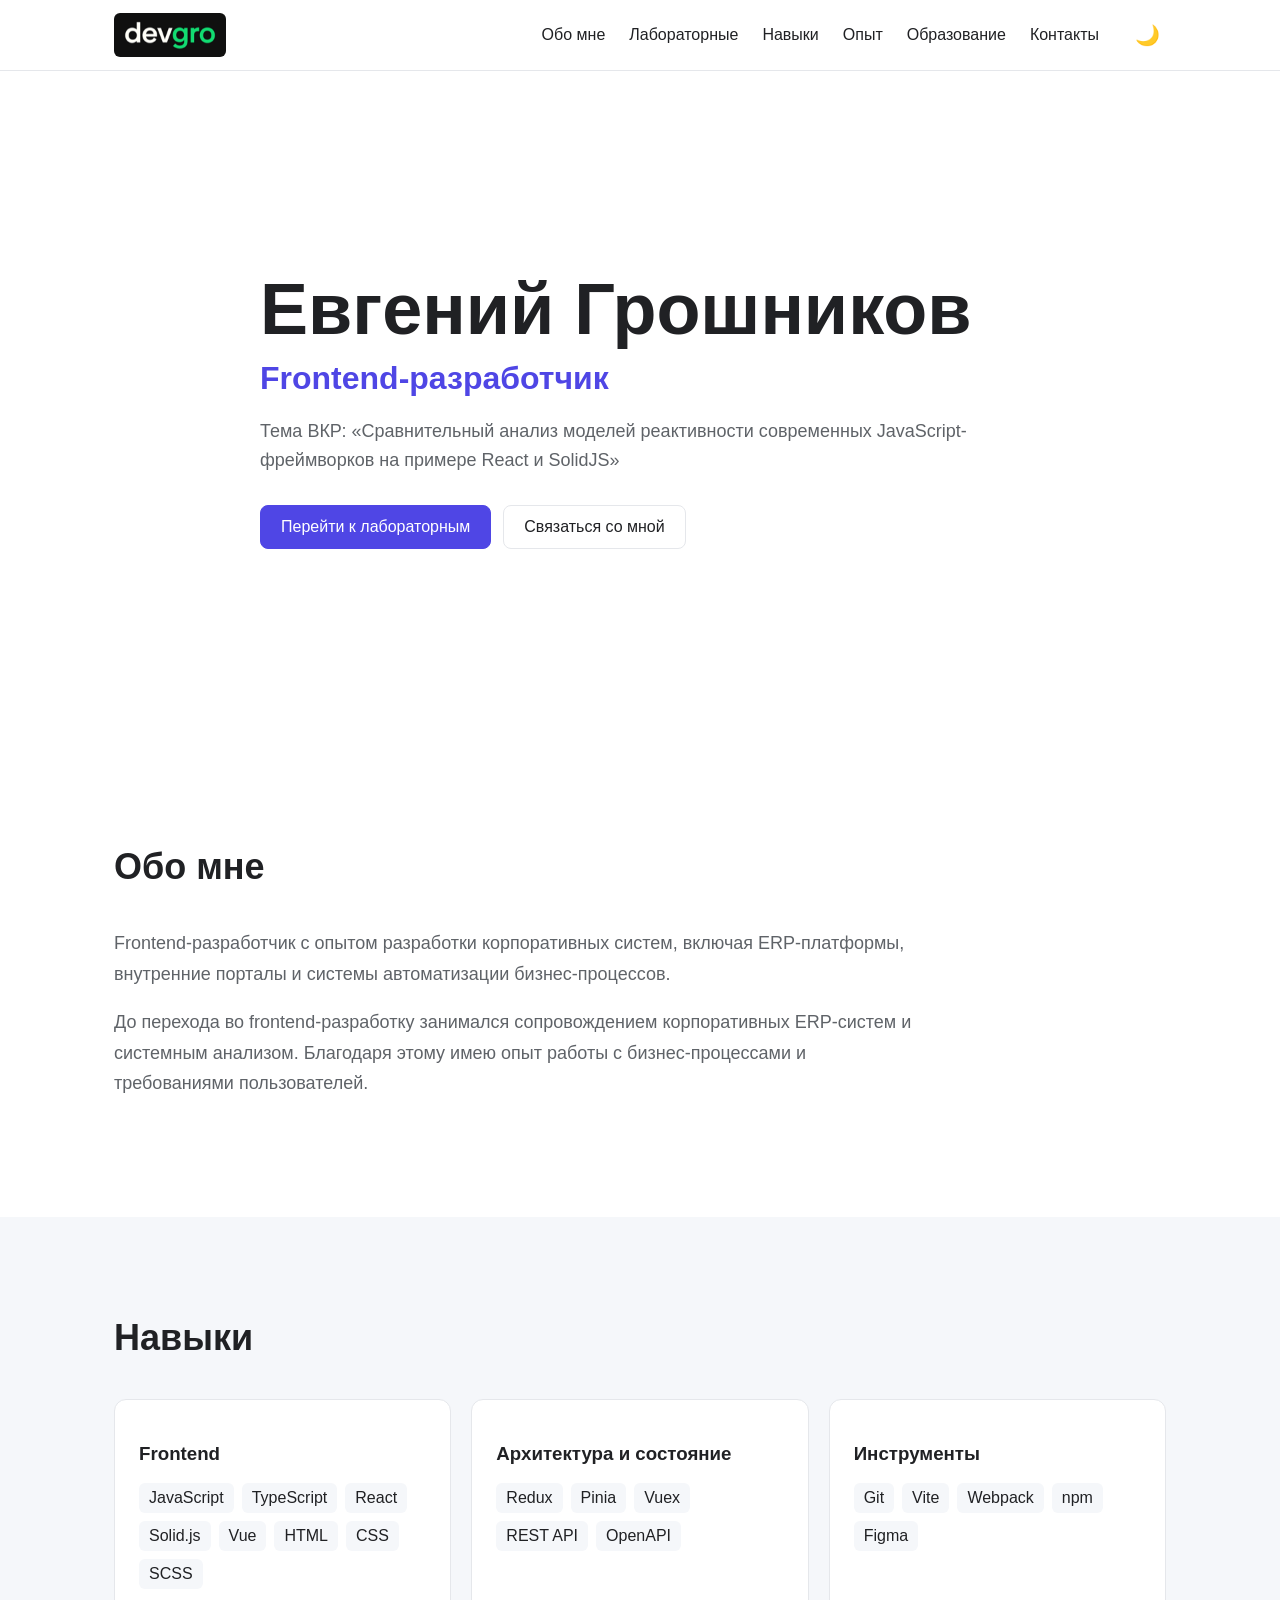
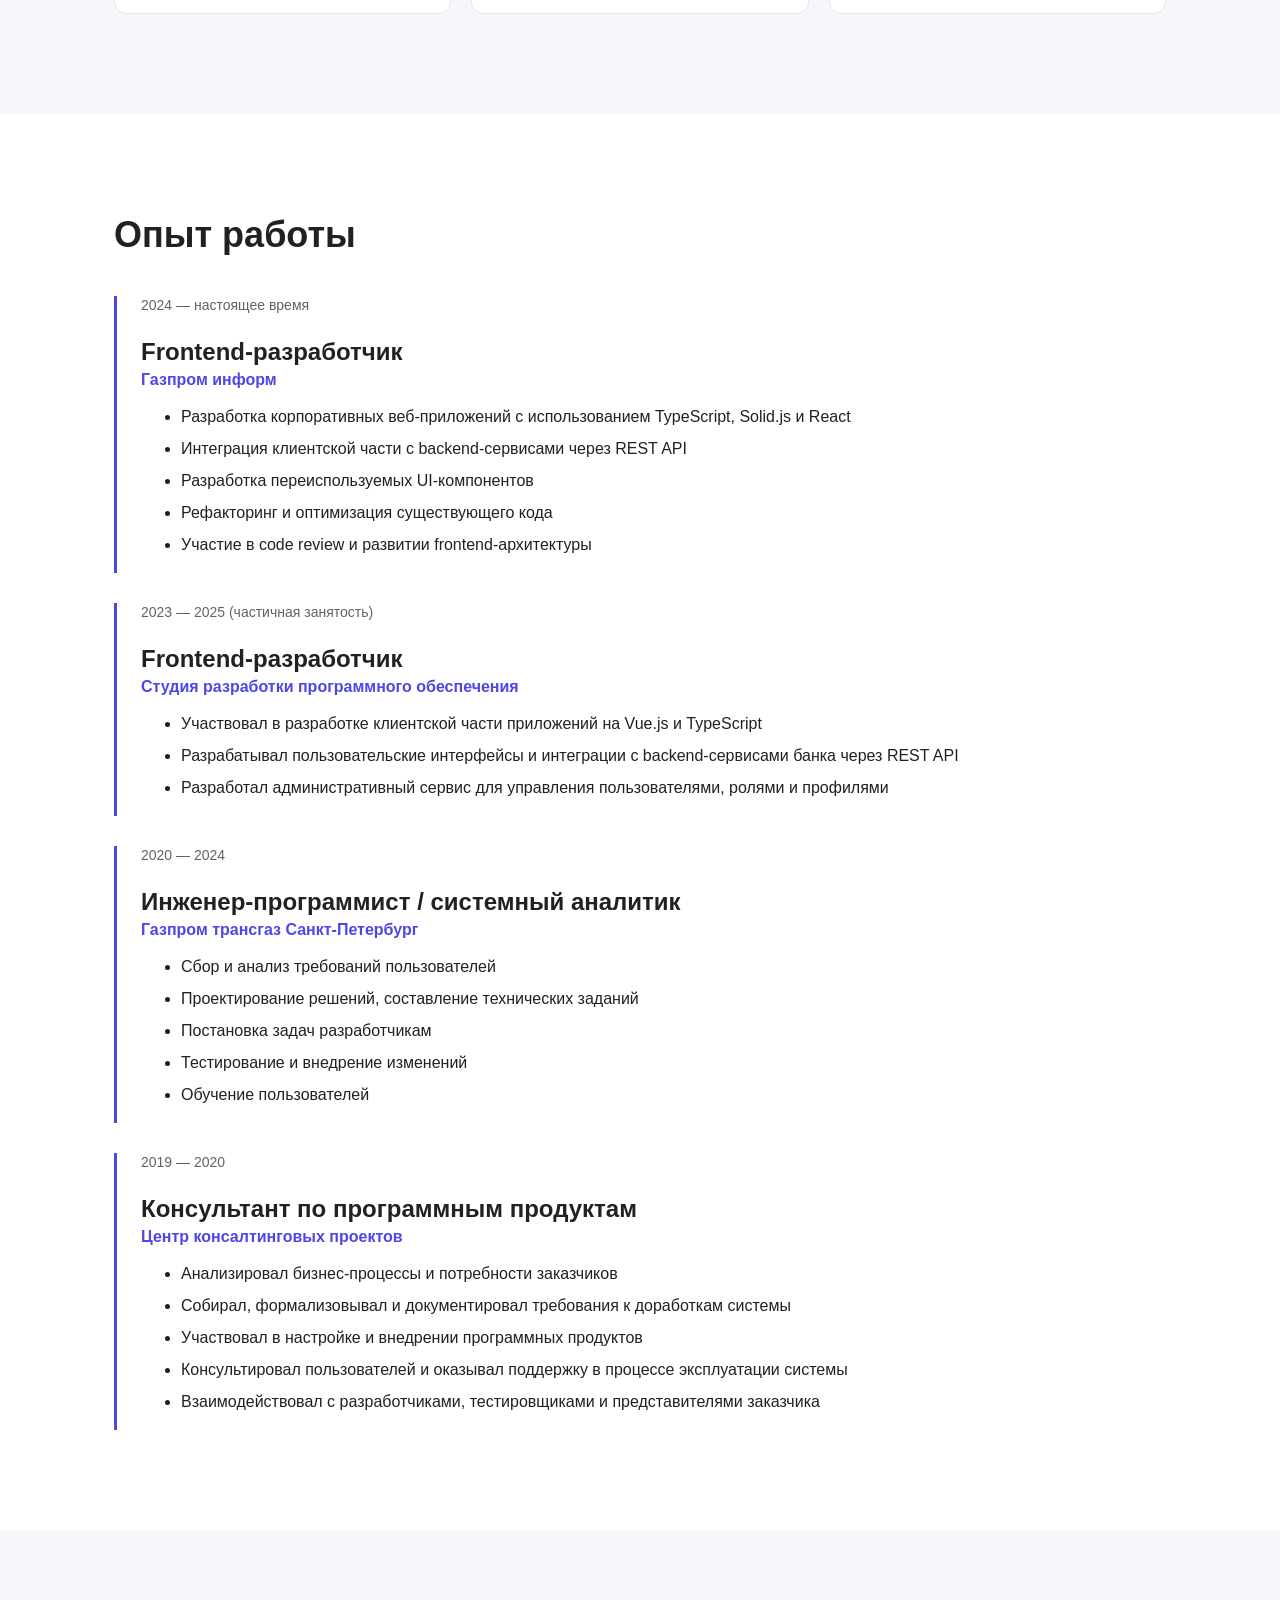
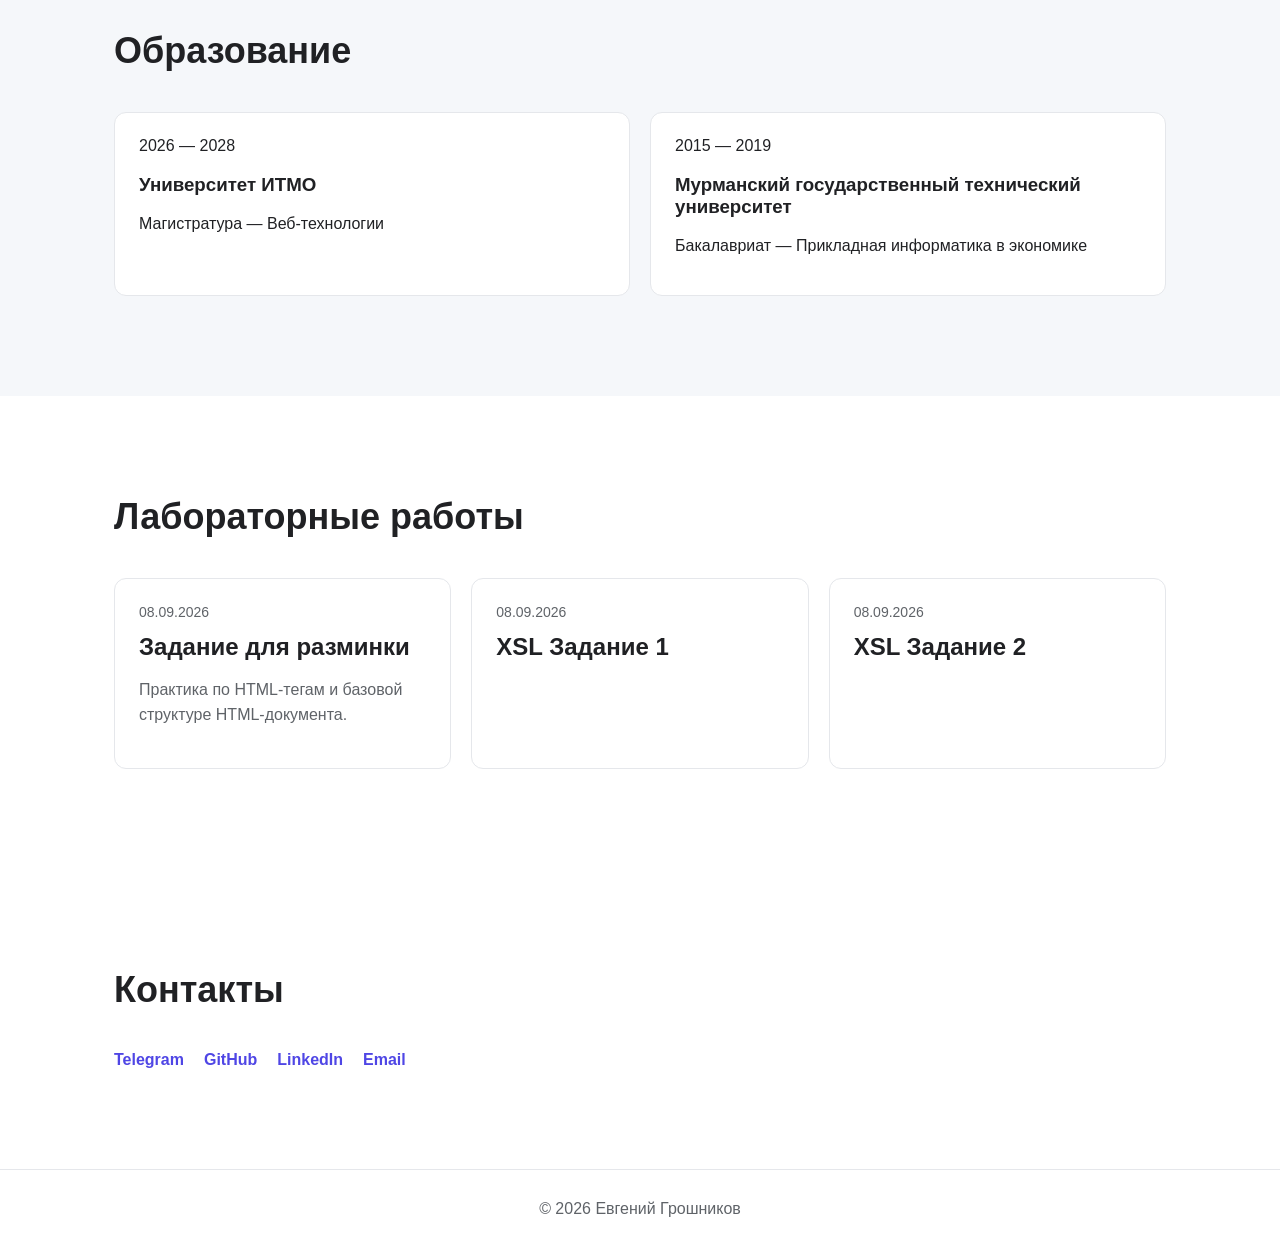
==== index.html @ 8d8d358a "add: xsl labs" ====
<!DOCTYPE html>
<html lang="ru">

<head>
  <meta charset="UTF-8">
  <meta name="viewport" content="width=device-width, initial-scale=1.0">
  <title>Евгений Грошников</title>
  <link rel="stylesheet" href="styles.css">
</head>

<body>
  <header class="header">
    <div class="container header__content">
      <a href="#" class="logo-link">
        <img class="logo-image" src="./public/logo.png" alt="Логотип devgro" />
      </a>
      <nav class="nav">
        <a href="#about">Обо мне</a>
        <a href="#labs">Лабораторные</a>
        <a href="#skills">Навыки</a>
        <a href="#experience">Опыт</a>
        <a href="#education">Образование</a>
        <a href="#contacts">Контакты</a>
      </nav>
      <button id="themeButton" class="theme-button">
        🌙
      </button>
    </div>
  </header>
  <main>
    <section class="person">
      <div class="container person__content">
        <h1>Евгений Грошников</h1>
        <h2>Frontend-разработчик</h2>
        <p class="person__thesis">
          Тема ВКР: «Сравнительный анализ моделей реактивности современных JavaScript-фреймворков на примере React и
          SolidJS»
        </p>
        <div class="person__buttons">
          <a href="#labs" class="button button--primary">
            Перейти к лабораторным
          </a>
          <a href="#contacts" class="button">
            Связаться со мной
          </a>
        </div>
      </div>
    </section>
    <section id="about" class="section">
      <div class="container">
        <h2 class="section__title">
          Обо мне
        </h2>
        <p class="about-text">
          Frontend-разработчик с опытом разработки корпоративных систем, включая ERP-платформы, внутренние порталы и
          системы автоматизации бизнес-процессов.
        </p>
        <p class="about-text">
          До перехода во frontend-разработку занимался сопровождением
          корпоративных ERP-систем и системным анализом.
          Благодаря этому имею опыт работы с бизнес-процессами и
          требованиями пользователей.
        </p>
      </div>
    </section>
    <section id="skills" class="section section--gray">
      <div class="container">
        <h2 class="section__title">
          Навыки
        </h2>
        <div class="skills">
          <div class="skill-card">
            <h3>Frontend</h3>
            <div class="tags">
              <span>JavaScript</span>
              <span>TypeScript</span>
              <span>React</span>
              <span>Solid.js</span>
              <span>Vue</span>
              <span>HTML</span>
              <span>CSS</span>
              <span>SCSS</span>
            </div>
          </div>
          <div class="skill-card">
            <h3>Архитектура и состояние</h3>
            <div class="tags">
              <span>Redux</span>
              <span>Pinia</span>
              <span>Vuex</span>
              <span>REST API</span>
              <span>OpenAPI</span>
            </div>
          </div>
          <div class="skill-card">
            <h3>Инструменты</h3>
            <div class="tags">
              <span>Git</span>
              <span>Vite</span>
              <span>Webpack</span>
              <span>npm</span>
              <span>Figma</span>
            </div>
          </div>
        </div>
      </div>
    </section>
    <section id="experience" class="section">
      <div class="container">
        <h2 class="section__title">
          Опыт работы
        </h2>
        <div class="timeline">
          <article class="experience">
            <span class="experience__date">
              2024 — настоящее время
            </span>
            <h3>
              Frontend-разработчик
            </h3>
            <a class="experience__company" href="https://inform.gazprom.ru/" target="_blank" rel="noopener noreferrer">
              Газпром информ
            </a>
            <ul>
              <li>
                Разработка корпоративных веб-приложений
                с использованием TypeScript, Solid.js и React
              </li>
              <li>
                Интеграция клиентской части с backend-сервисами
                через REST API
              </li>
              <li>
                Разработка переиспользуемых UI-компонентов
              </li>
              <li>
                Рефакторинг и оптимизация существующего кода
              </li>
              <li>
                Участие в code review и развитии
                frontend-архитектуры
              </li>
            </ul>
          </article>
          <article class="experience">
            <span class="experience__date">
              2023 — 2025 (частичная занятость)
            </span>
            <h3>
              Frontend-разработчик
            </h3>
            <a class="experience__company" href="https://mihayluc.ru/" target="_blank" rel="noopener noreferrer">
              Студия разработки программного обеспечения
            </a>
            <ul>
              <li>Участвовал в разработке клиентской части приложений на Vue.js и TypeScript</li>
              <li>Разрабатывал пользовательские интерфейсы и интеграции с backend-сервисами банка через REST API</li>
              <li>Разработал административный сервис для управления пользователями, ролями и профилями
              </li>
            </ul>
          </article>
          <article class="experience">
            <span class="experience__date">
              2020 — 2024
            </span>
            <h3>
              Инженер-программист / системный аналитик
            </h3>
            <a class="experience__company" href="https://spb-tr.gazprom.ru/" target="_blank" rel="noopener noreferrer">
              Газпром трансгаз Санкт-Петербург
            </a>
            <ul>
              <li>
                Сбор и анализ требований пользователей
              </li>
              <li>
                Проектирование решений, составление технических заданий
              </li>
              <li>
                Постановка задач разработчикам
              </li>
              <li>
                Тестирование и внедрение изменений
              </li>
              <li>
                Обучение пользователей
              </li>
            </ul>
          </article>
          <article class="experience">
            <span class="experience__date">
              2019 — 2020
            </span>
            <h3>
              Консультант по программным продуктам
            </h3>
            <a class="experience__company" href="https://it-murman.ru/" target="_blank" rel="noopener noreferrer">
              Центр консалтинговых проектов
            </a>
            <ul>
              <li>Анализировал бизнес-процессы и потребности заказчиков</li>
              <li>Собирал, формализовывал и документировал требования к доработкам системы</li>
              <li>Участвовал в настройке и внедрении программных продуктов</li>
              <li>Консультировал пользователей и оказывал поддержку в процессе эксплуатации системы</li>
              <li>Взаимодействовал с разработчиками, тестировщиками и представителями заказчика</li>
            </ul>
          </article>
        </div>
      </div>
    </section>
    <section id="education" class="section section--gray">
      <div class="container">
        <h2 class="section__title">
          Образование
        </h2>
        <div class="education">
          <article class="education-card">
            <span>2026 — 2028</span>
            <h3>Университет ИТМО</h3>
            <p>
              Магистратура — Веб-технологии
            </p>
          </article>
          <article class="education-card">
            <span>2015 — 2019</span>
            <h3>Мурманский государственный технический университет</h3>
            <p>
              Бакалавриат — Прикладная информатика в экономике
            </p>
          </article>
        </div>
      </div>
    </section>
    <section id="labs" class="section">
      <div class="container">
        <h2 class="section__title">
          Лабораторные работы
        </h2>
        <div class="labs">
          <a class="lab-card" href="./labs/2026.09.08/lab1/HTML-tags.html" target="_blank" rel="noopener noreferrer">
            <span class="lab-card__date">08.09.2026</span>
            <h3>Задание для разминки</h3>
            <p>
              Практика по HTML-тегам и базовой структуре HTML-документа.
            </p>
          </a>
          <a class="lab-card" href="./labs/2026.09.08/lab2/task1-input.xml" target="_blank" rel="noopener noreferrer">
            <span class="lab-card__date">08.09.2026</span>
            <h3>XSL Задание 1</h3>
          </a>
          <a class="lab-card" href="./labs/2026.09.08/lab2/task2-input.xml" target="_blank" rel="noopener noreferrer">
            <span class="lab-card__date">08.09.2026</span>
            <h3>XSL Задание 2</h3>
          </a>
        </div>
      </div>
    </section>
    <section id="contacts" class="section">
      <div class="container contacts">
        <h2 class="section__title">
          Контакты
        </h2>
        <div class="contact-links">
          <a href="https://t.me/zhenyagro" target="_blank" rel="noopener noreferrer">
            Telegram
          </a>
          <a href="https://github.com/ZhenyaGro" target="_blank" rel="noopener noreferrer">
            GitHub
          </a>
          <a href="https://linkedin.com/in/zhenyagro" target="_blank" rel="noopener noreferrer">
            LinkedIn
          </a>
          <a href="mailto:groshnikov.evgeny@gmail.com">
            Email
          </a>
        </div>
      </div>
    </section>
  </main>
  <footer class="footer">
    <div class="container">
      © <span id="year"></span> Евгений Грошников
    </div>
  </footer>
  <script src="script.js"></script>
</body>

</html>
---- styles.css ----
* {
  box-sizing: border-box;
}

html {
  scroll-behavior: smooth;
}

:root {
  --background: #ffffff;
  --background-secondary: #f5f7fa;
  --text: #202124;
  --text-secondary: #5f6368;
  --primary: #4f46e5;
  --border: #e5e7eb;
  --card: #ffffff;
}

body.dark {
  --background: #111827;
  --background-secondary: #1f2937;
  --text: #f9fafb;
  --text-secondary: #9ca3af;
  --border: #374151;
  --card: #1f2937;
}

body {
  margin: 0;
  font-family: Inter, Arial, sans-serif;
  color: var(--text);
  background: var(--background);
  transition:
    background 0.3s,
    color 0.3s;
}

.container {
  max-width: 1100px;
  margin: 0 auto;
  padding: 0 24px;
}

/* Header */
.header {
  position: sticky;
  top: 0;
  z-index: 100;
  background: var(--background);
  border-bottom: 1px solid var(--border);
}

.header__content {
  height: 70px;
  display: flex;
  align-items: center;
}

.logo-link {
  margin-right: auto;
  display: inline-flex;
  align-items: center;
  text-decoration: none;
}

.logo-image {
  display: block;
  width: 112px;
  height: auto;
  border-radius: 6px;
}

.nav {
  display: flex;
  gap: 24px;
}

.nav a {
  color: var(--text);
  text-decoration: none;
}

.nav a:hover {
  color: var(--primary);
}

.theme-button {
  margin-left: 30px;
  border: 0;
  background: none;
  border-radius: 8px;
  cursor: pointer;
  font-size: 20px;
  transition:
    background 0.2s,
    box-shadow 0.2s,
    transform 0.2s;
}

.theme-button:hover,
.theme-button:focus-visible {
  background: var(--background-secondary);
  box-shadow: 0 8px 18px rgba(79, 70, 229, 0.12);
  transform: translateY(-2px);
}

.theme-button:focus-visible {
  outline: 3px solid rgba(79, 70, 229, 0.24);
  outline-offset: 3px;
}

/* person */
.person {
  min-height: 75vh;
  display: flex;
  align-items: center;
}

.person h1 {
  margin: 0;
  font-size: clamp(42px, 7vw, 72px);
}

.person h2 {
  margin: 10px 0;
  font-size: 32px;
  color: var(--primary);
}

.person__thesis {
  max-width: 760px;
  margin: 20px 0 0;
  font-size: 18px;
  line-height: 1.6;
  color: var(--text-secondary);
}

.person__buttons {
  display: flex;
  gap: 12px;
  margin-top: 30px;
}

/* Buttons */
.button {
  display: inline-flex;
  align-items: center;
  padding: 12px 20px;
  border: 1px solid var(--border);
  border-radius: 8px;
  text-decoration: none;
  color: var(--text);
  transition:
    border-color 0.2s,
    box-shadow 0.2s,
    transform 0.2s;
}

.button:hover,
.button:focus-visible {
  border-color: var(--primary);
  box-shadow: 0 8px 18px rgba(79, 70, 229, 0.12);
  transform: translateY(-2px);
}

.button:focus-visible {
  outline: 3px solid rgba(79, 70, 229, 0.24);
  outline-offset: 3px;
}

.button--primary {
  color: white;
  background: var(--primary);
  border-color: var(--primary);
}

/* Sections */
.section {
  padding: 100px 0;
}

.section--gray {
  background: var(--background-secondary);
}

.section__title {
  margin-top: 0;
  margin-bottom: 40px;
  font-size: 36px;
}

/* About */
.about-text {
  max-width: 800px;
  font-size: 18px;
  line-height: 1.7;
  color: var(--text-secondary);
}

/* Skills */
.skills {
  display: grid;
  grid-template-columns: repeat(auto-fit, minmax(250px, 1fr));
  gap: 20px;
}

.skill-card {
  padding: 24px;
  background: var(--card);
  border: 1px solid var(--border);
  border-radius: 12px;
}

.tags {
  display: flex;
  flex-wrap: wrap;
  gap: 8px;
}

.tags span {
  padding: 6px 10px;
  border-radius: 6px;
  background: var(--background-secondary);
}

/* Experience */
.timeline {
  display: flex;
  flex-direction: column;
  gap: 30px;
}

.experience {
  padding-left: 24px;
  border-left: 3px solid var(--primary);
}

.experience__date {
  color: var(--text-secondary);
  font-size: 14px;
}

.experience h3 {
  margin-bottom: 5px;
  font-size: 24px;
}

.experience__company {
  color: var(--primary);
  font-weight: 600;
  text-decoration: none;
}

.experience li {
  margin-bottom: 8px;
  line-height: 1.5;
}

/* Education */
.education {
  display: grid;
  grid-template-columns: repeat(auto-fit, minmax(300px, 1fr));
  gap: 20px;
}

.education-card {
  padding: 24px;
  background: var(--card);
  border: 1px solid var(--border);
  border-radius: 12px;
}

/* Labs */
.labs {
  display: grid;
  grid-template-columns: repeat(auto-fit, minmax(280px, 1fr));
  gap: 20px;
}

.lab-card {
  display: block;
  padding: 24px;
  background: var(--card);
  border: 1px solid var(--border);
  border-radius: 12px;
  color: var(--text);
  text-decoration: none;
  transition:
    border-color 0.2s,
    box-shadow 0.2s,
    transform 0.2s;
}

.lab-card:hover,
.lab-card:focus-visible {
  border-color: var(--primary);
  box-shadow: 0 10px 24px rgba(79, 70, 229, 0.12);
  transform: translateY(-2px);
}

.lab-card:focus-visible {
  outline: 3px solid rgba(79, 70, 229, 0.24);
  outline-offset: 3px;
}

.lab-card__date {
  color: var(--text-secondary);
  font-size: 14px;
}

.lab-card h3 {
  margin: 12px 0 10px;
  font-size: 24px;
}

.lab-card p {
  line-height: 1.6;
  color: var(--text-secondary);
}

.lab-card__link {
  display: inline-block;
  color: var(--primary);
  font-weight: 600;
  text-decoration: none;
}

.lab-card:hover .lab-card__link,
.lab-card:focus-visible .lab-card__link {
  text-decoration: underline;
}

/* Contacts */
.contact-links {
  display: flex;
  gap: 20px;
  margin-top: 20px;
}

.contact-links a {
  color: var(--primary);
  text-decoration: none;
  font-weight: 600;
}

/* Footer */
.footer {
  padding: 30px 0;
  text-align: center;
  color: var(--text-secondary);
  border-top: 1px solid var(--border);
}

/* Mobile */
@media (max-width: 700px) {
  .nav {
    display: none;
  }
  .person {
    min-height: 70vh;
  }
  .person h2 {
    font-size: 26px;
  }
  .section {
    padding: 70px 0;
  }
}
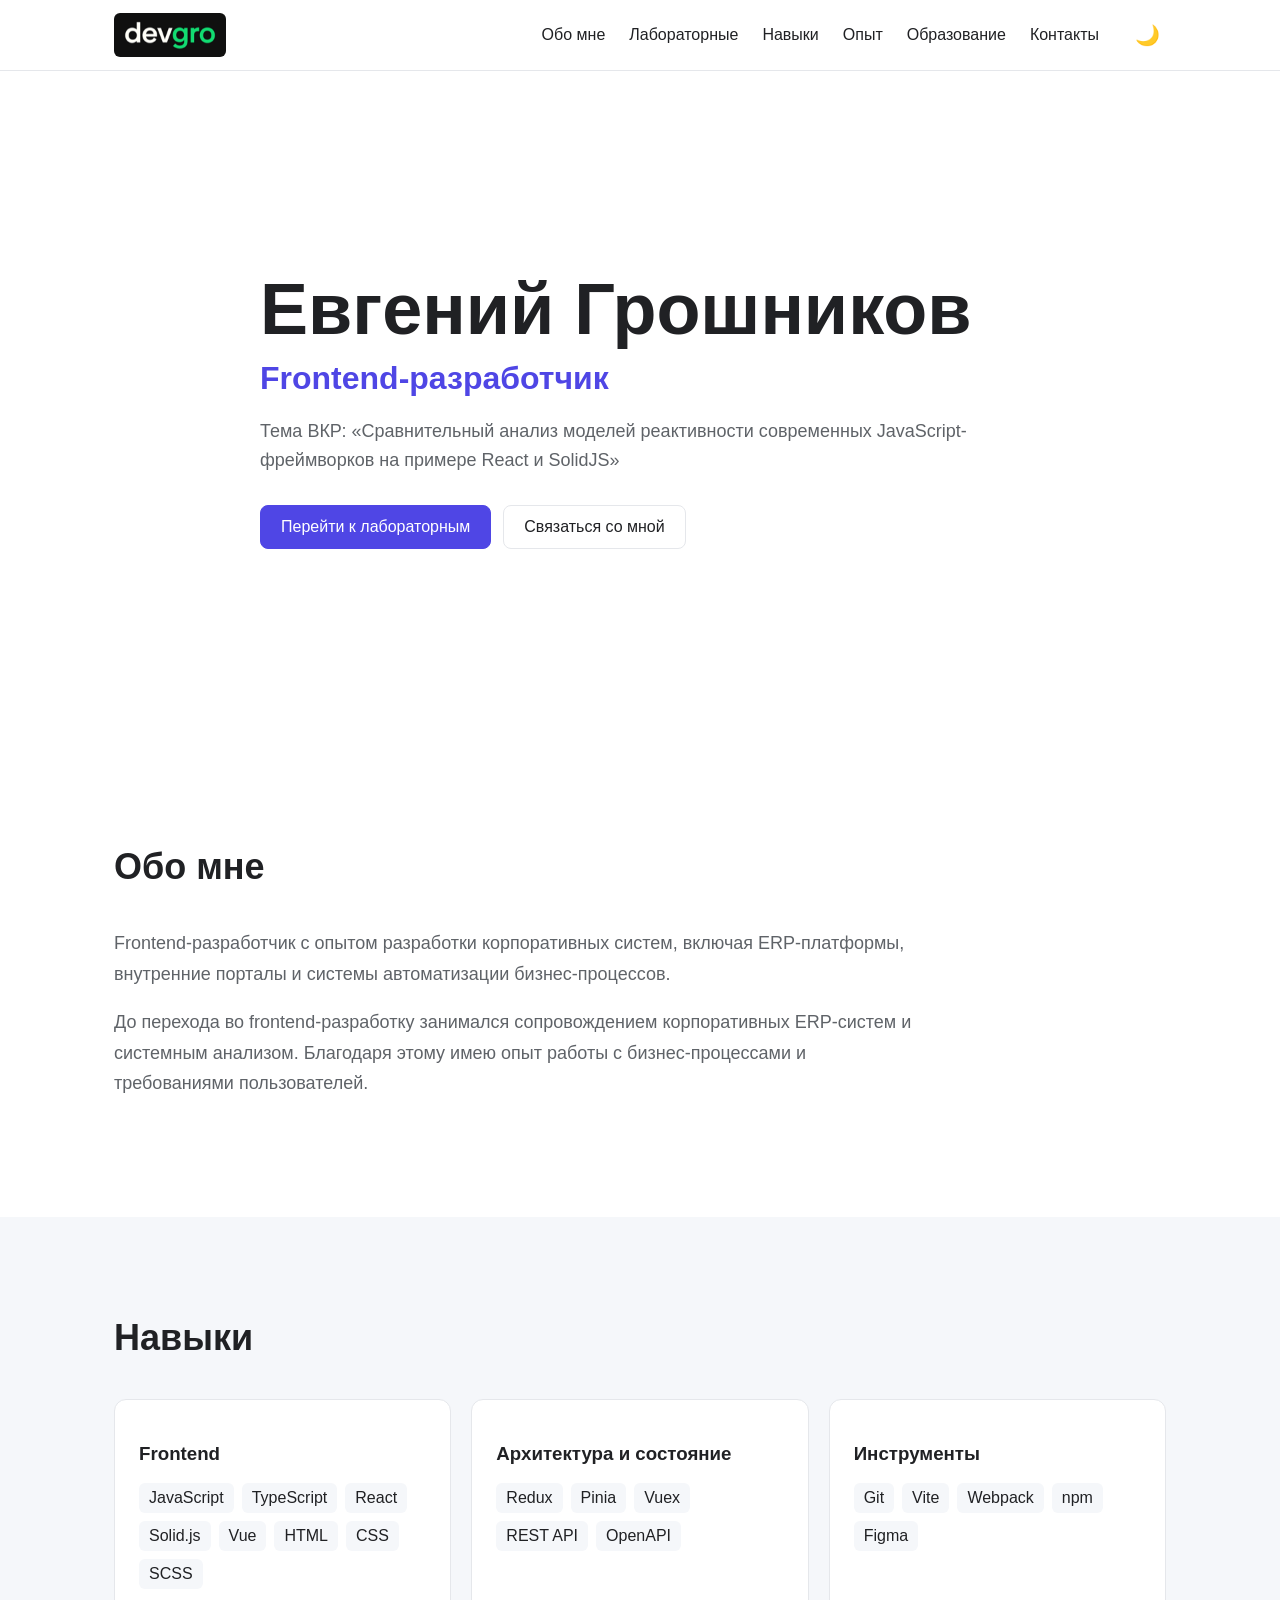
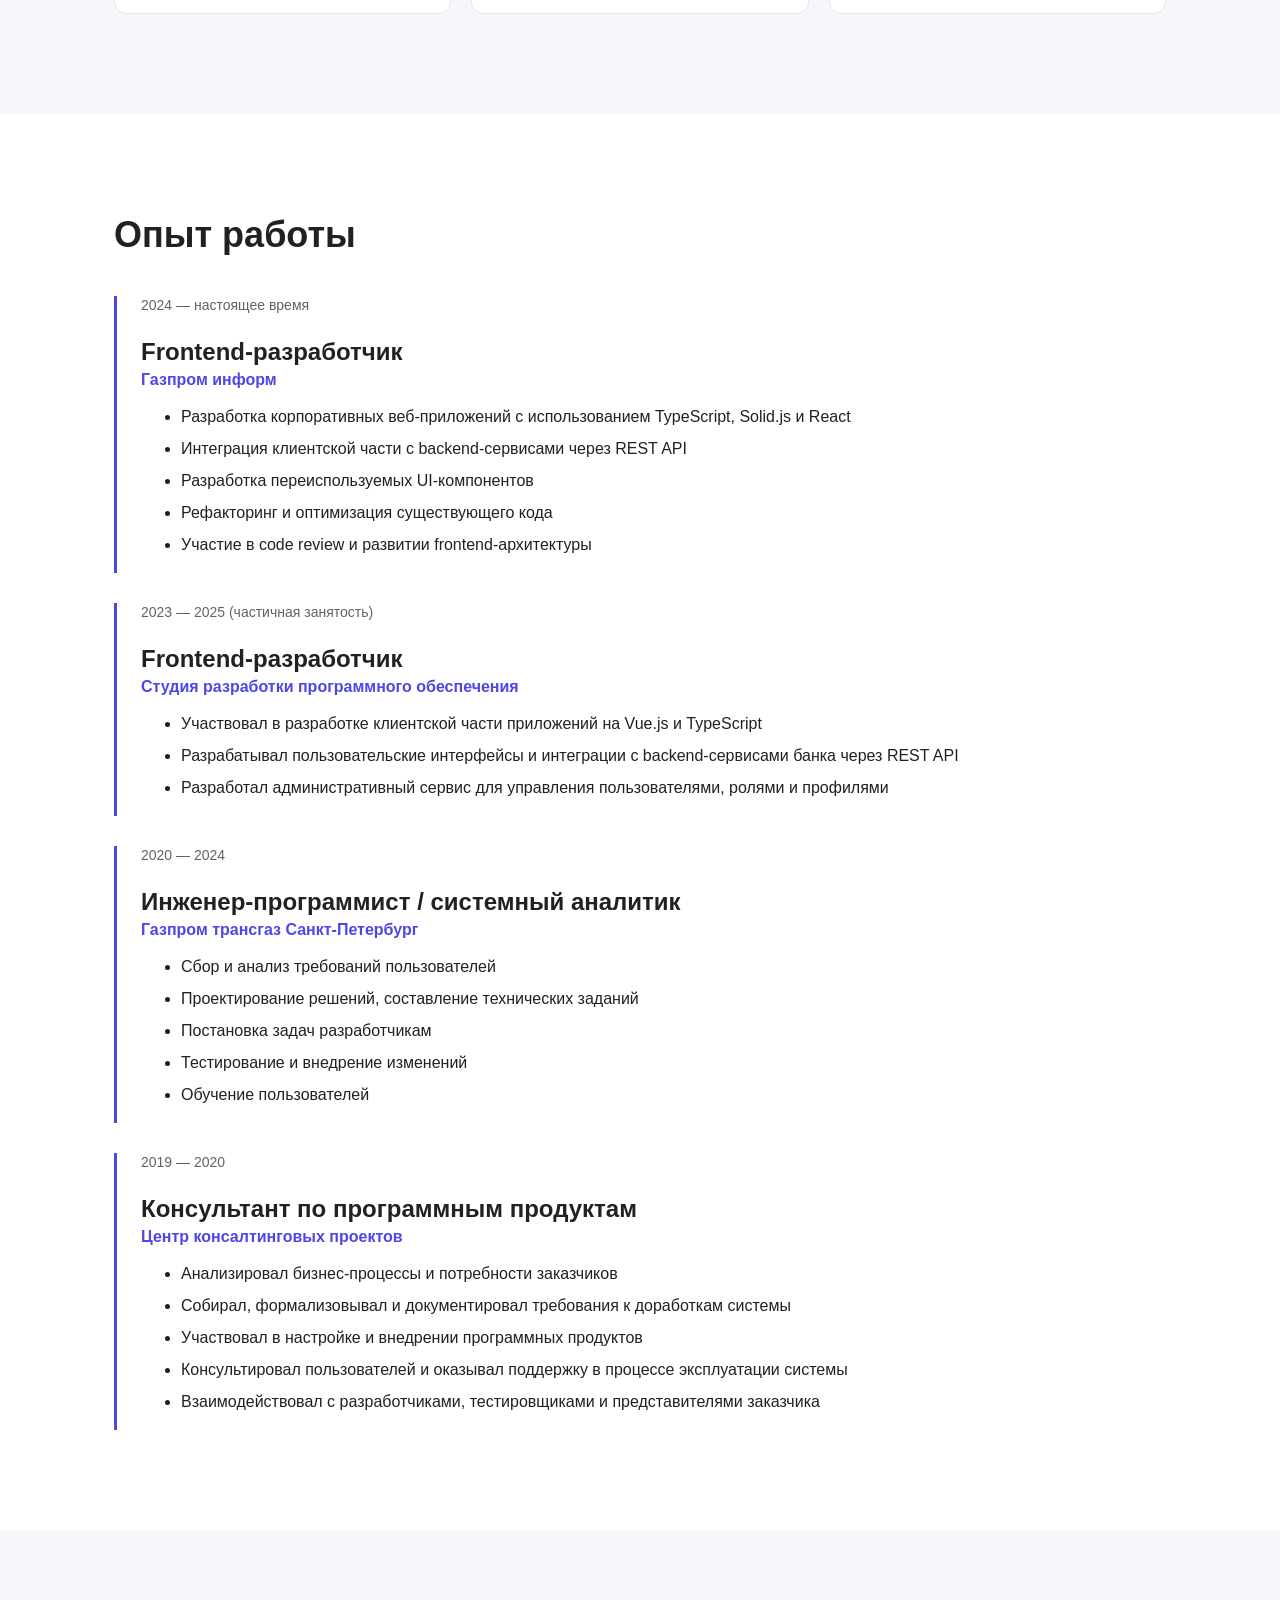
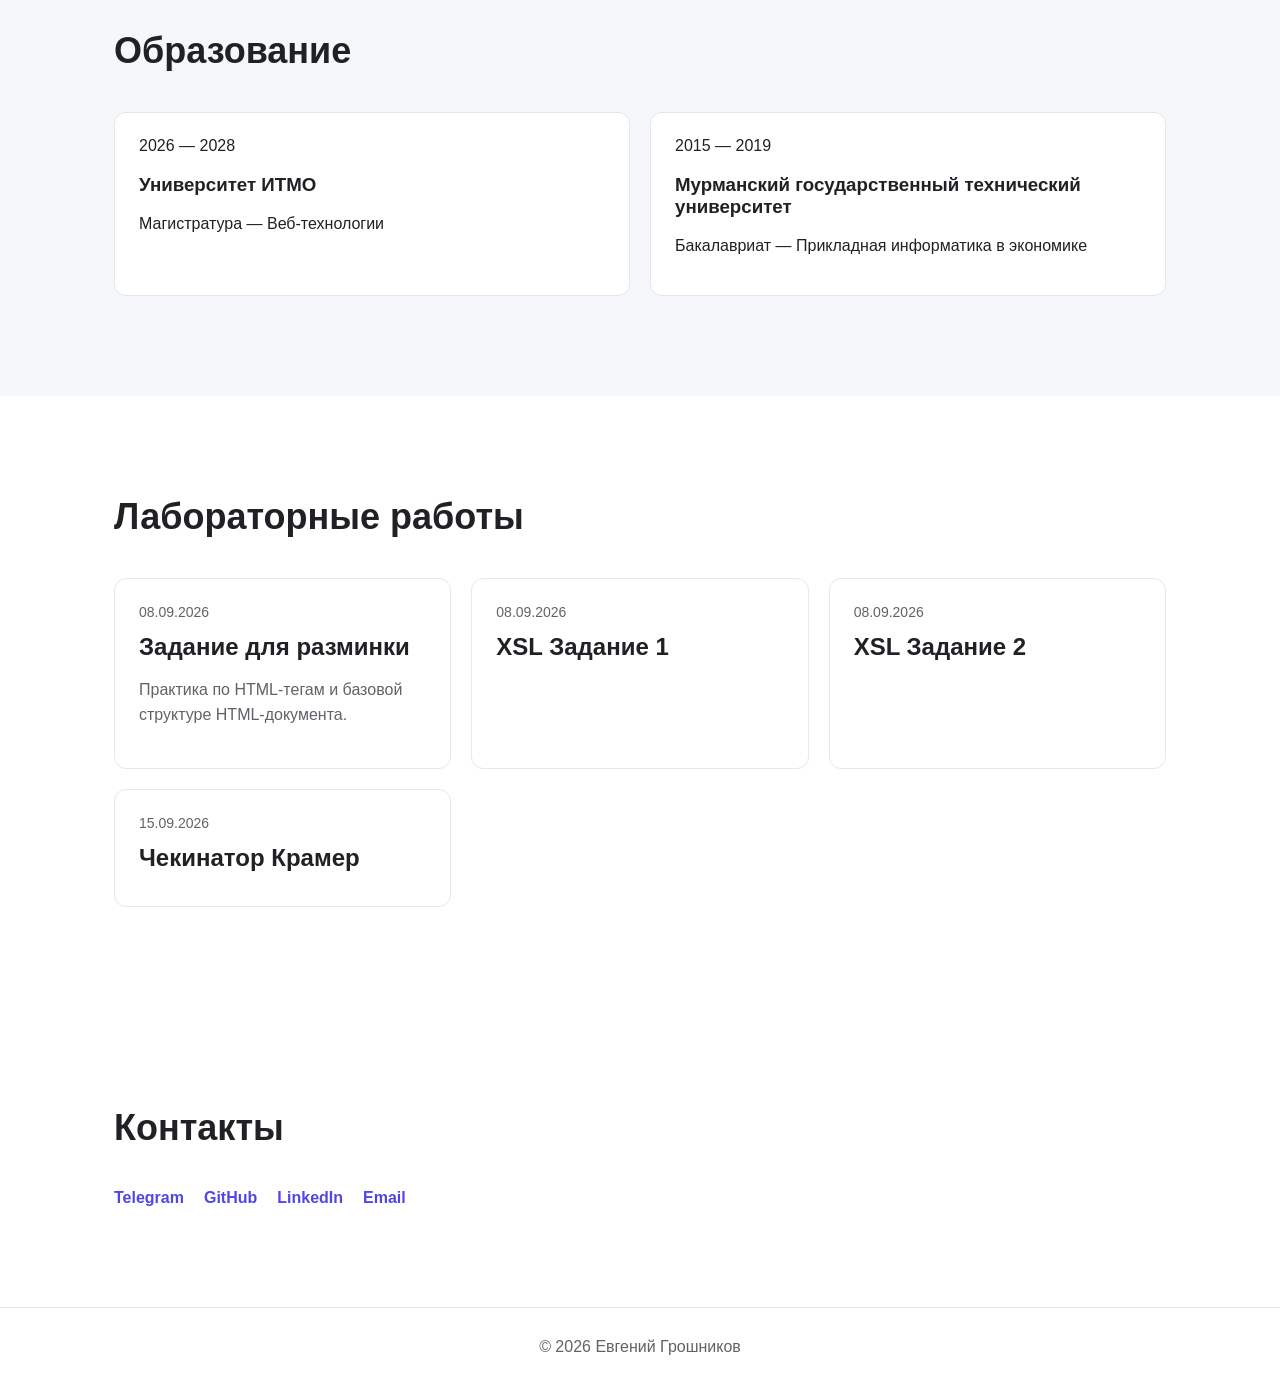
==== commit 913904b8: "add: link to lab kramer" ====
--- a/index.html
+++ b/index.html
@@ -6,6 +6,8 @@
   <meta name="viewport" content="width=device-width, initial-scale=1.0">
   <title>Евгений Грошников</title>
   <link rel="stylesheet" href="styles.css">
+  <link rel="icon" type="image/png" sizes="32x32" href="/public/favicon-32x32.png">
+  <link rel="icon" type="image/png" sizes="16x16" href="/public/favicon-16x16.png">
 </head>
 
 <body>
@@ -252,6 +254,10 @@
             <span class="lab-card__date">08.09.2026</span>
             <h3>XSL Задание 2</h3>
           </a>
+          <a class="lab-card" href="./labs/2026.09.15/kramer/index.html" target="_blank" rel="noopener noreferrer">
+            <span class="lab-card__date">15.09.2026</span>
+            <h3>Чекинатор Крамер</h3>
+          </a>
         </div>
       </div>
     </section>
@@ -270,7 +276,7 @@
           <a href="https://linkedin.com/in/zhenyagro" target="_blank" rel="noopener noreferrer">
             LinkedIn
           </a>
-          <a href="mailto:groshnikov.evgeny@gmail.com">
+          <a href="mailto:bon4ios@gmail.com">
             Email
           </a>
         </div>
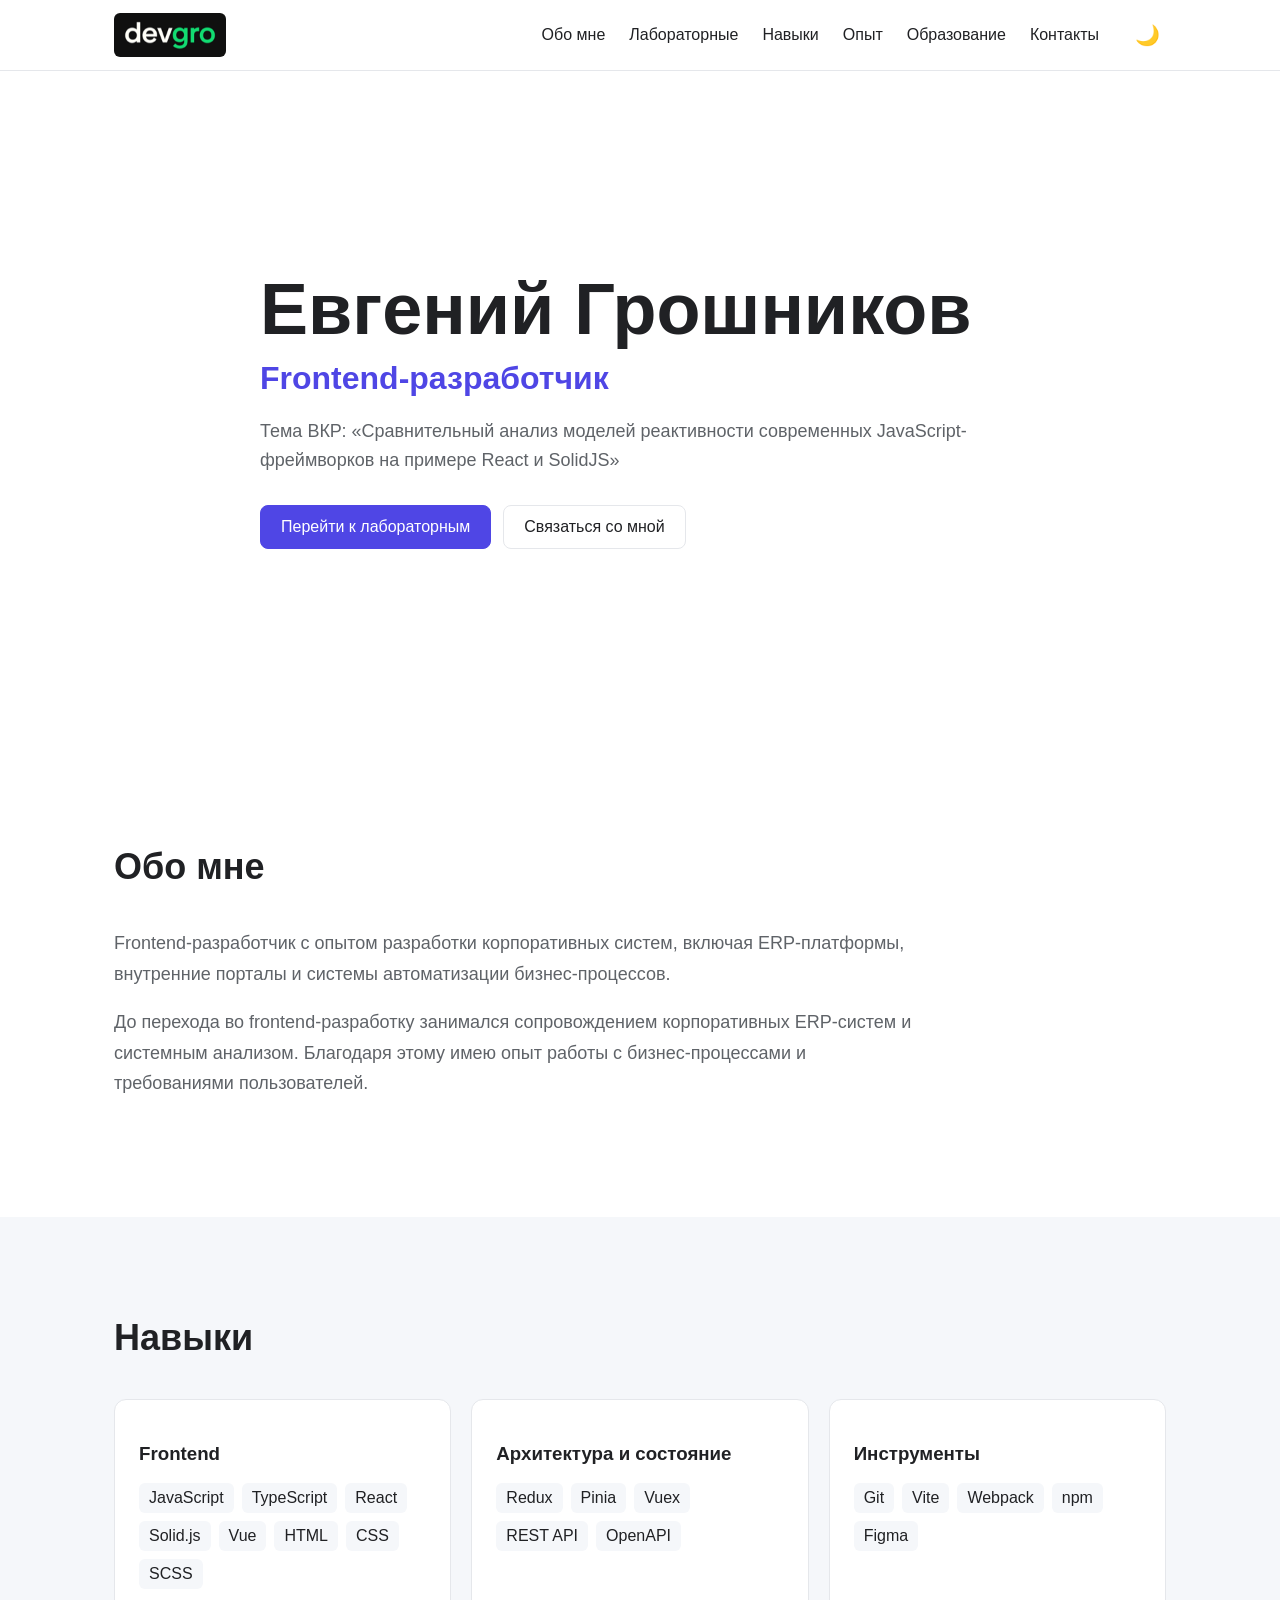
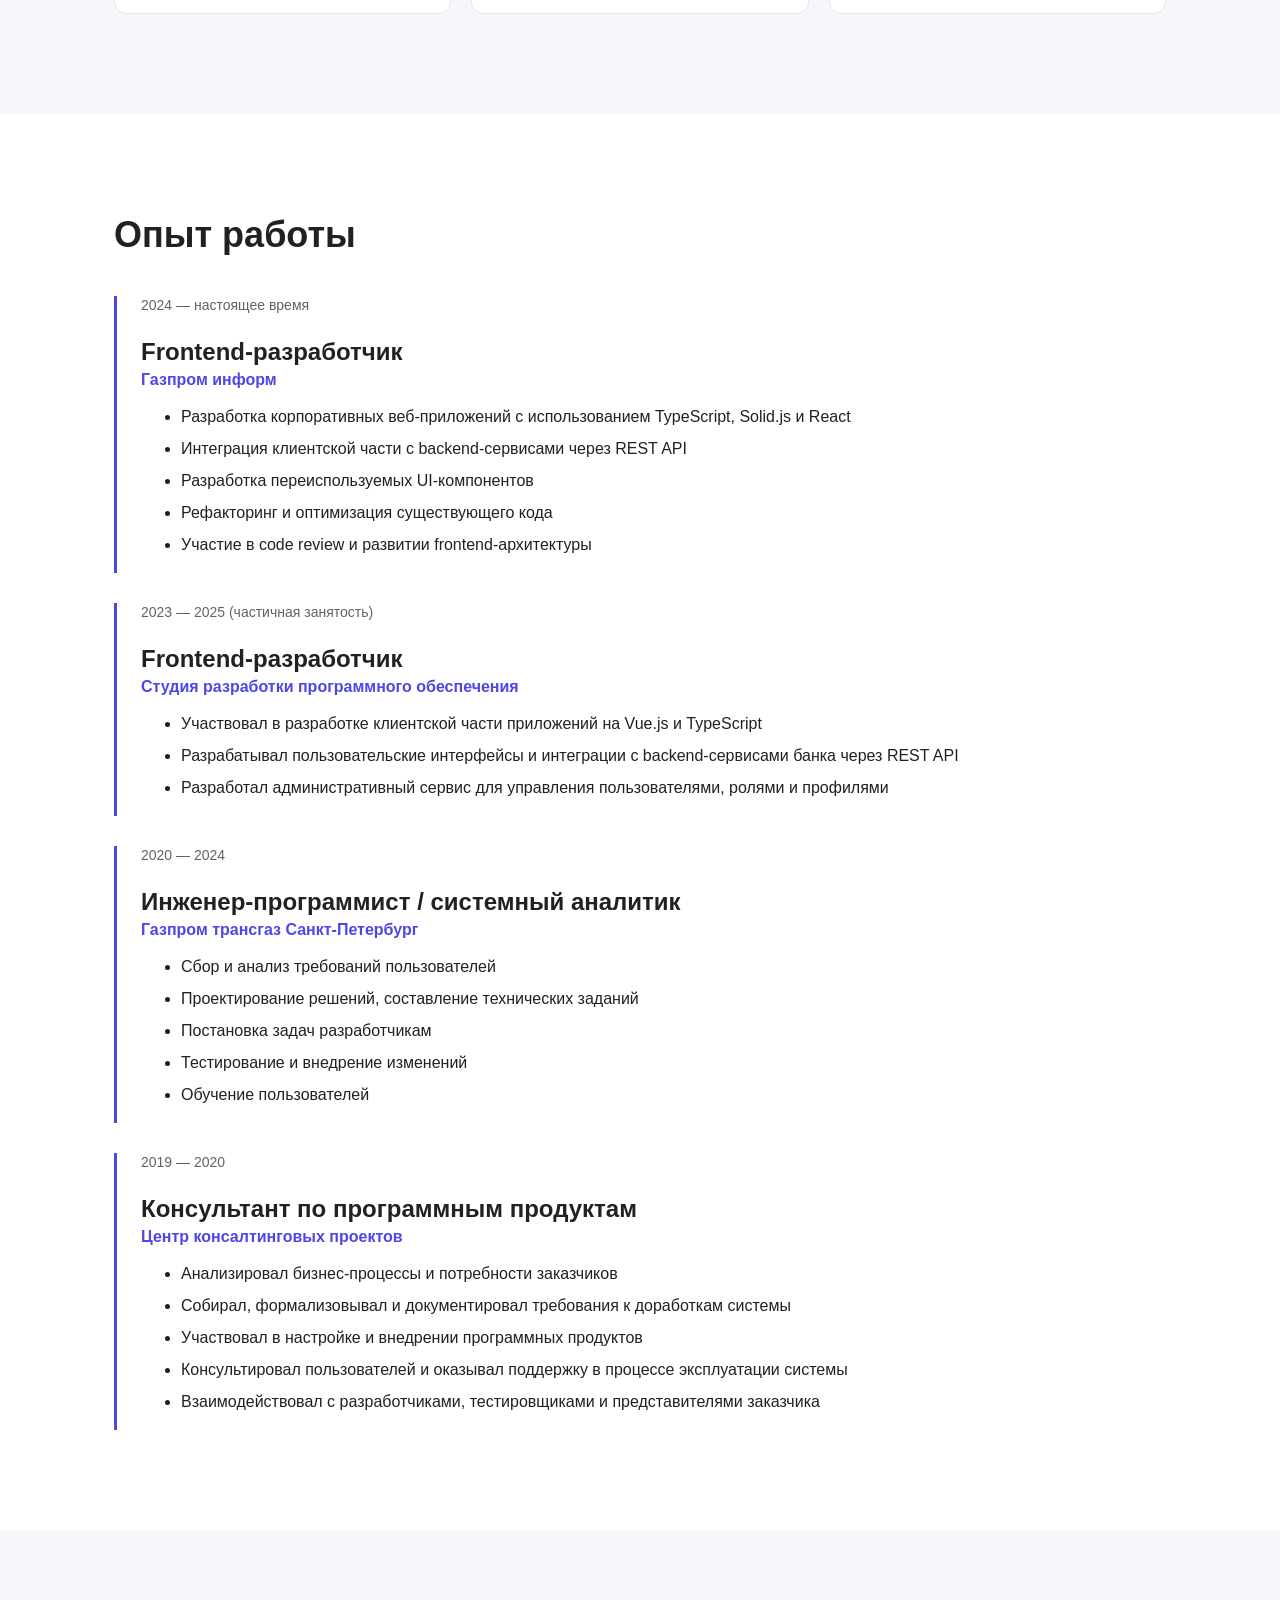
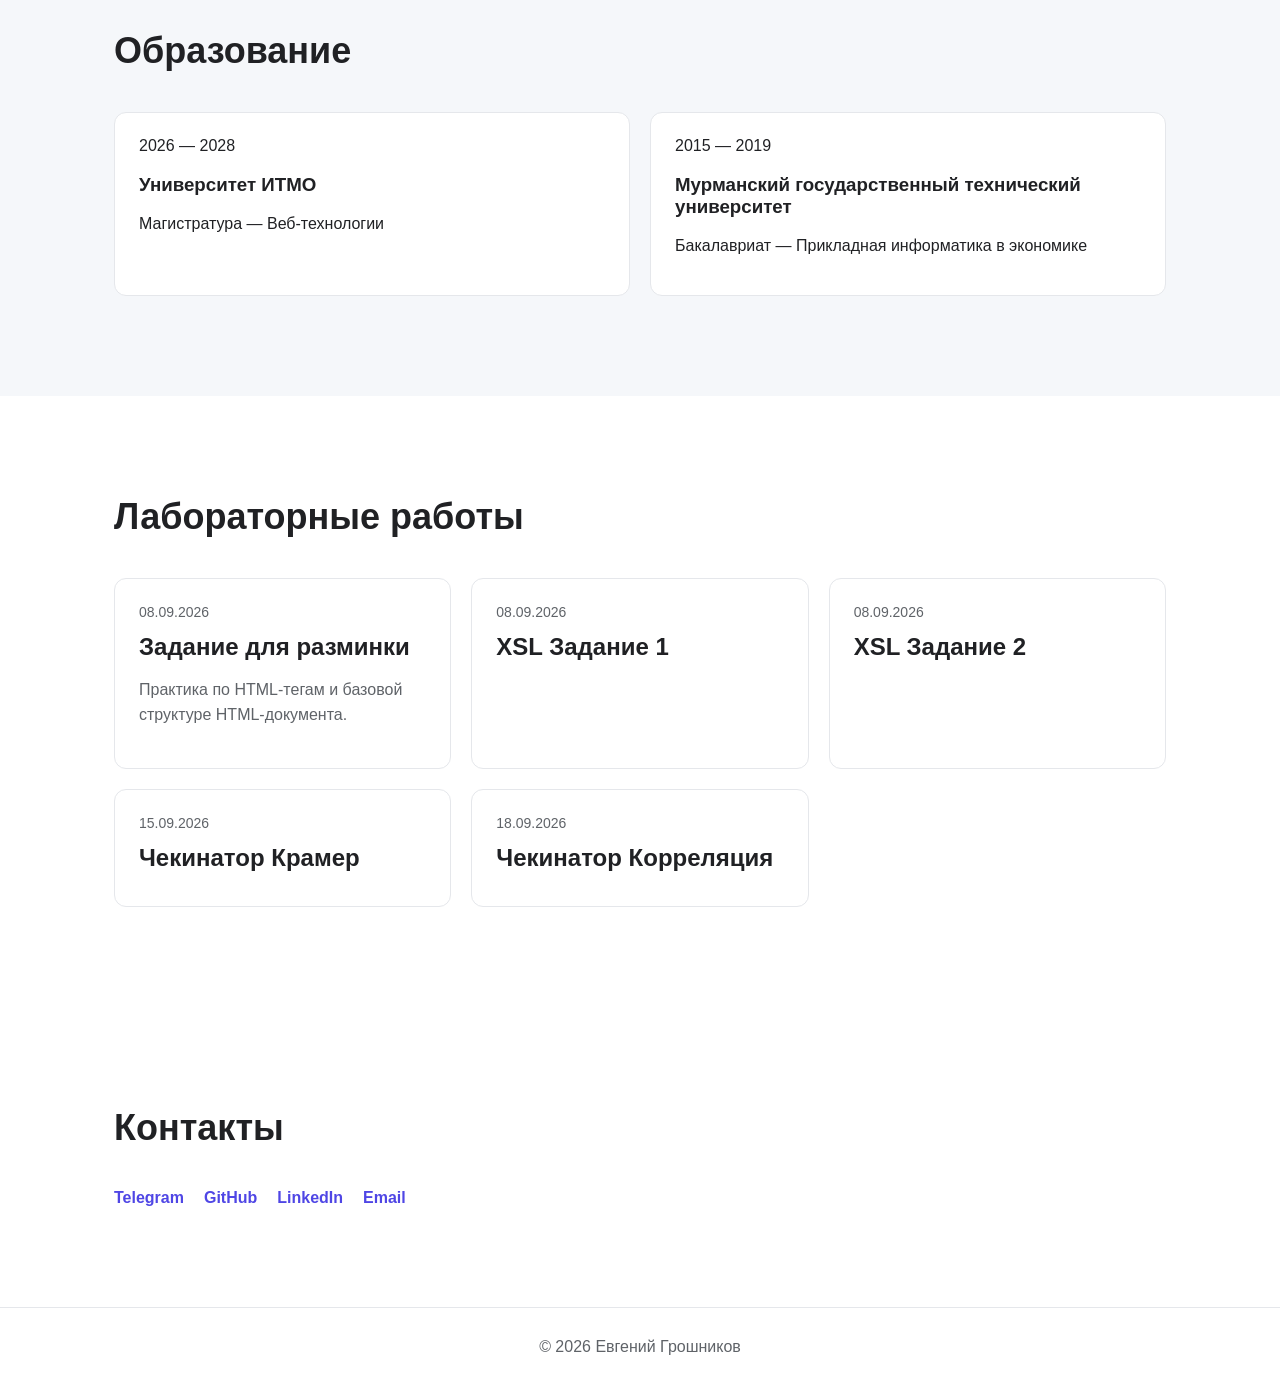
==== commit 293b0b5b: "add: labs 18.09.2026" ====
--- a/index.html
+++ b/index.html
@@ -258,6 +258,11 @@
             <span class="lab-card__date">15.09.2026</span>
             <h3>Чекинатор Крамер</h3>
           </a>
+          <a class="lab-card" href="./labs/2026.09.18/correlation/correlation.html" target="_blank"
+            rel="noopener noreferrer">
+            <span class="lab-card__date">18.09.2026</span>
+            <h3>Чекинатор Корреляция</h3>
+          </a>
         </div>
       </div>
     </section>
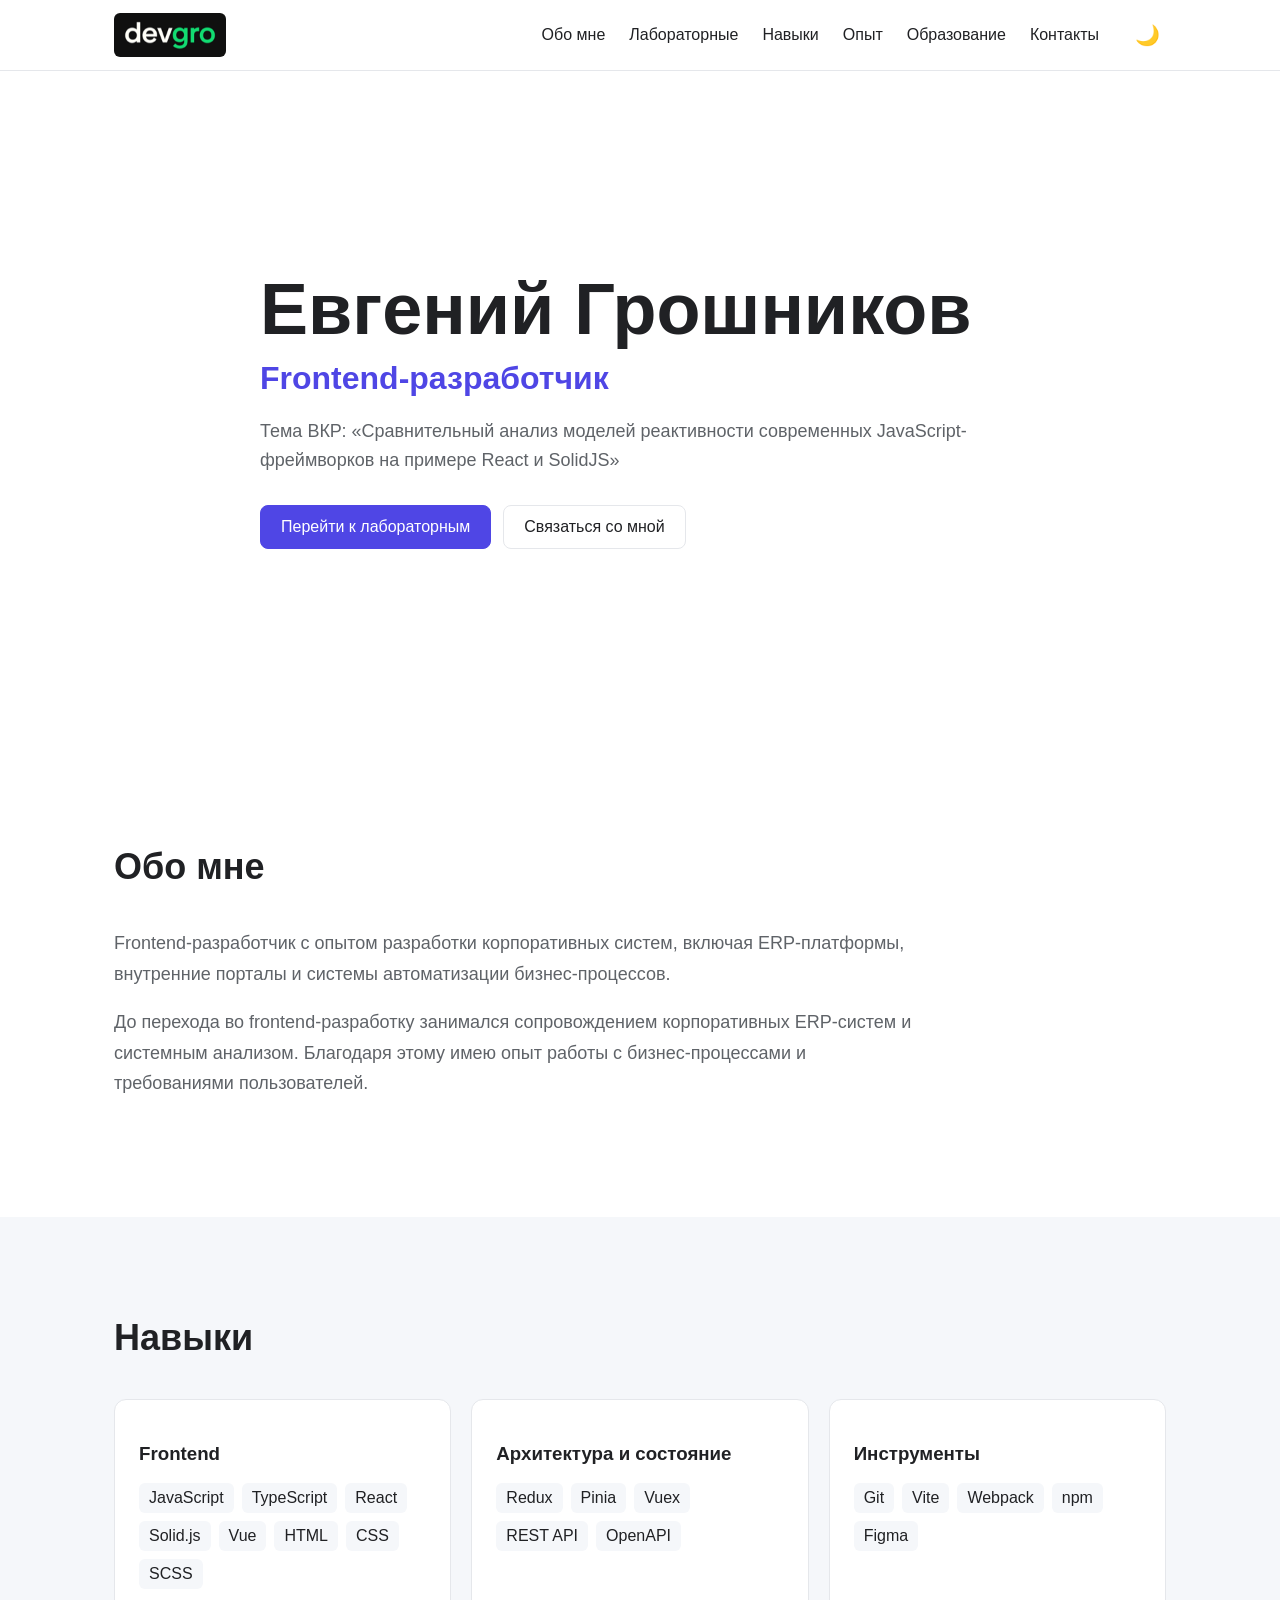
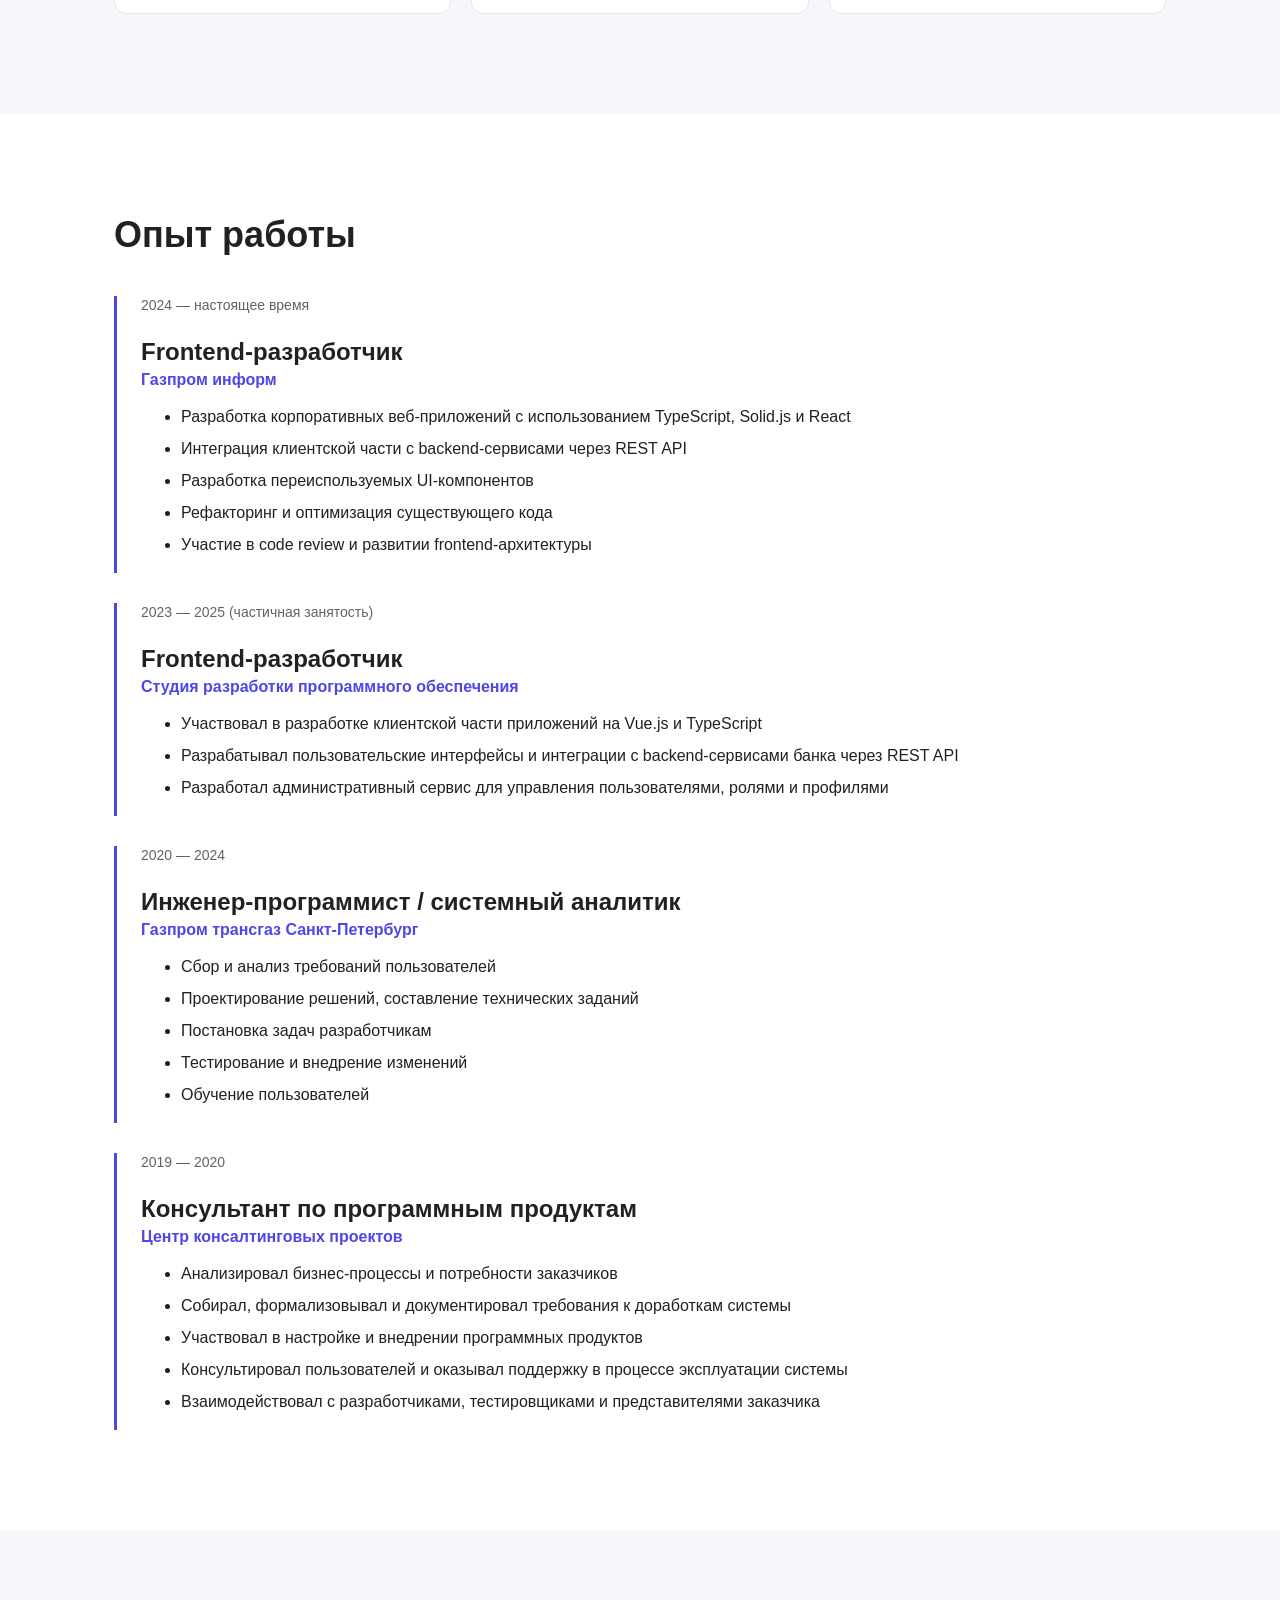
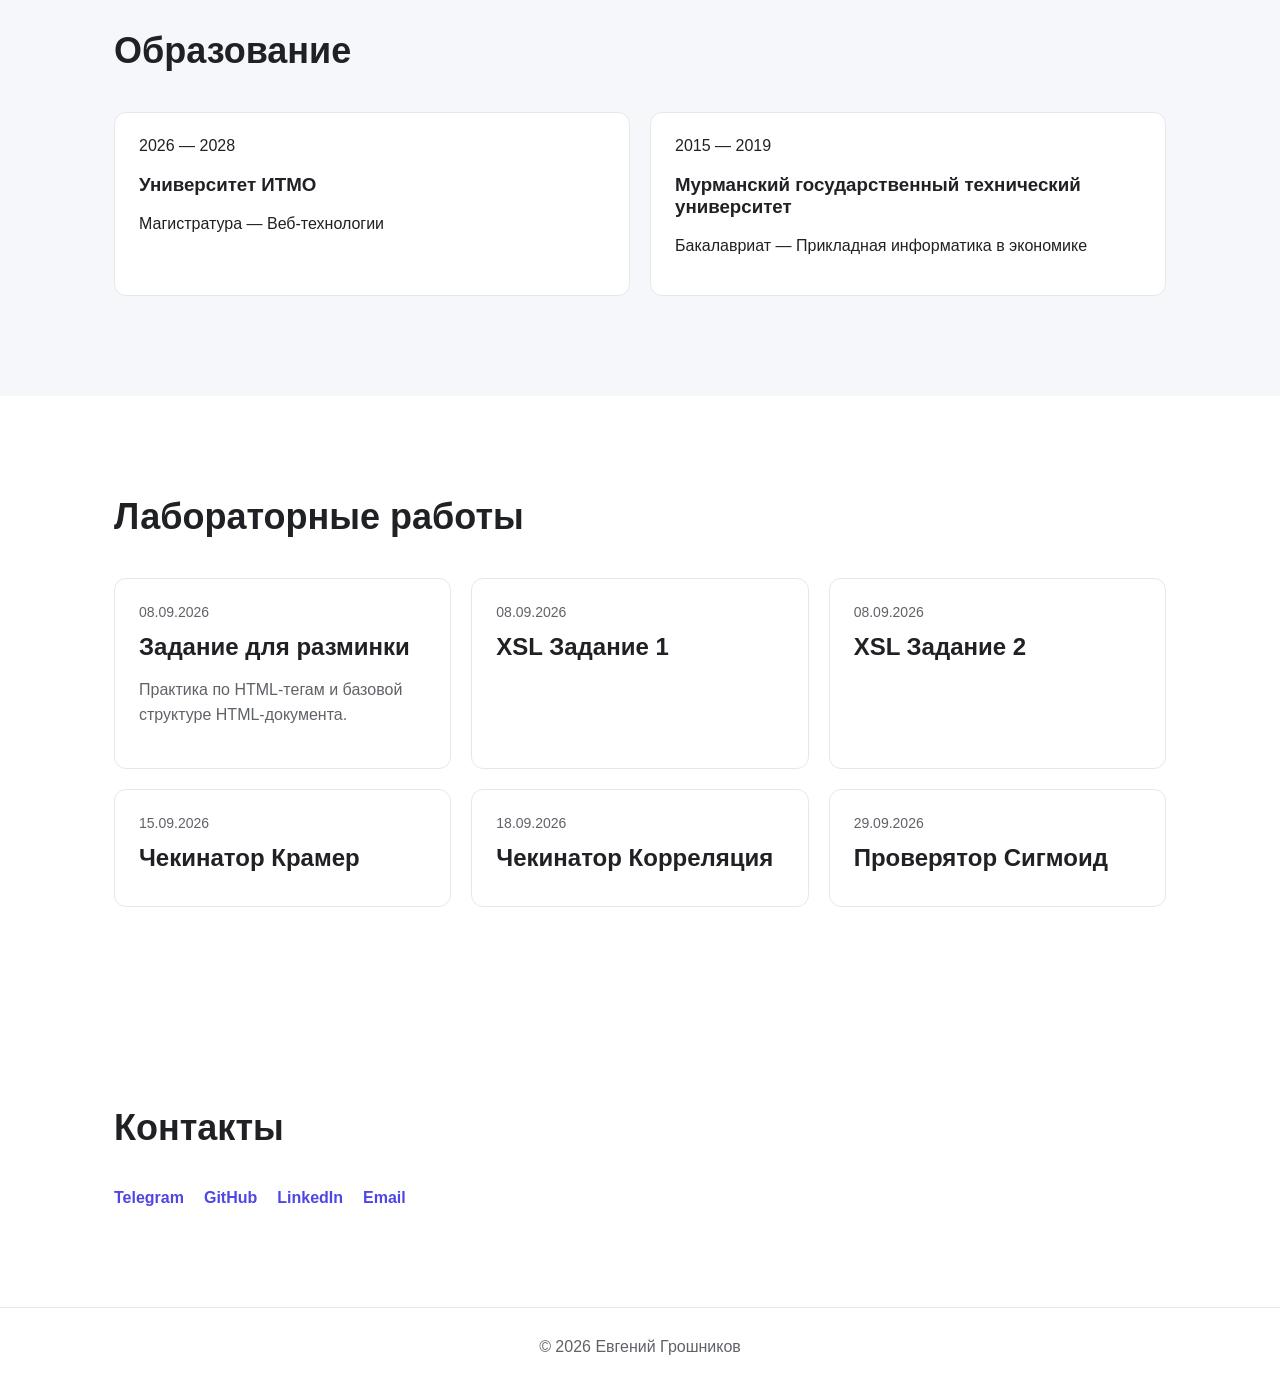
==== commit 845ae159: "add: lab 29.09.2026" ====
--- a/index.html
+++ b/index.html
@@ -263,6 +263,10 @@
             <span class="lab-card__date">18.09.2026</span>
             <h3>Чекинатор Корреляция</h3>
           </a>
+          <a class="lab-card" href="./labs/2026.09.29/sigmoid.html" target="_blank" rel="noopener noreferrer">
+            <span class="lab-card__date">29.09.2026</span>
+            <h3>Проверятор Сигмоид</h3>
+          </a>
         </div>
       </div>
     </section>
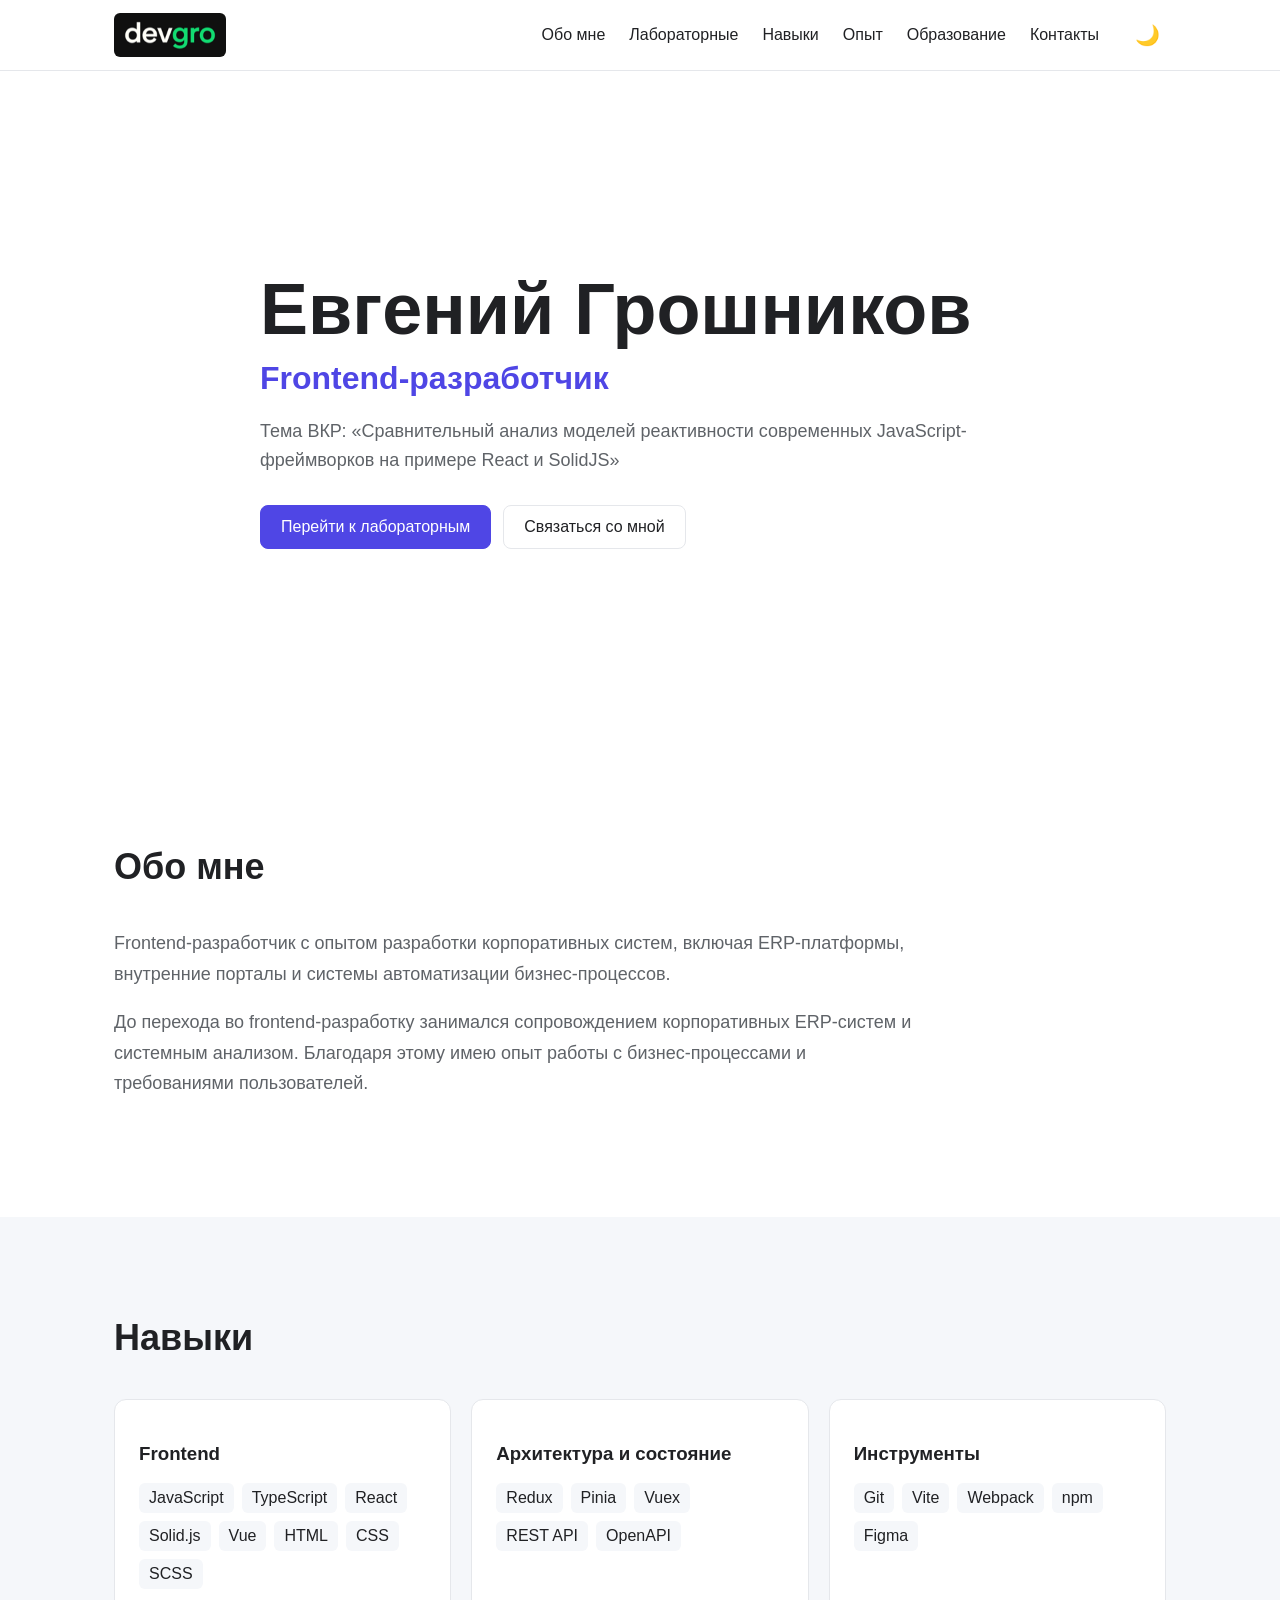
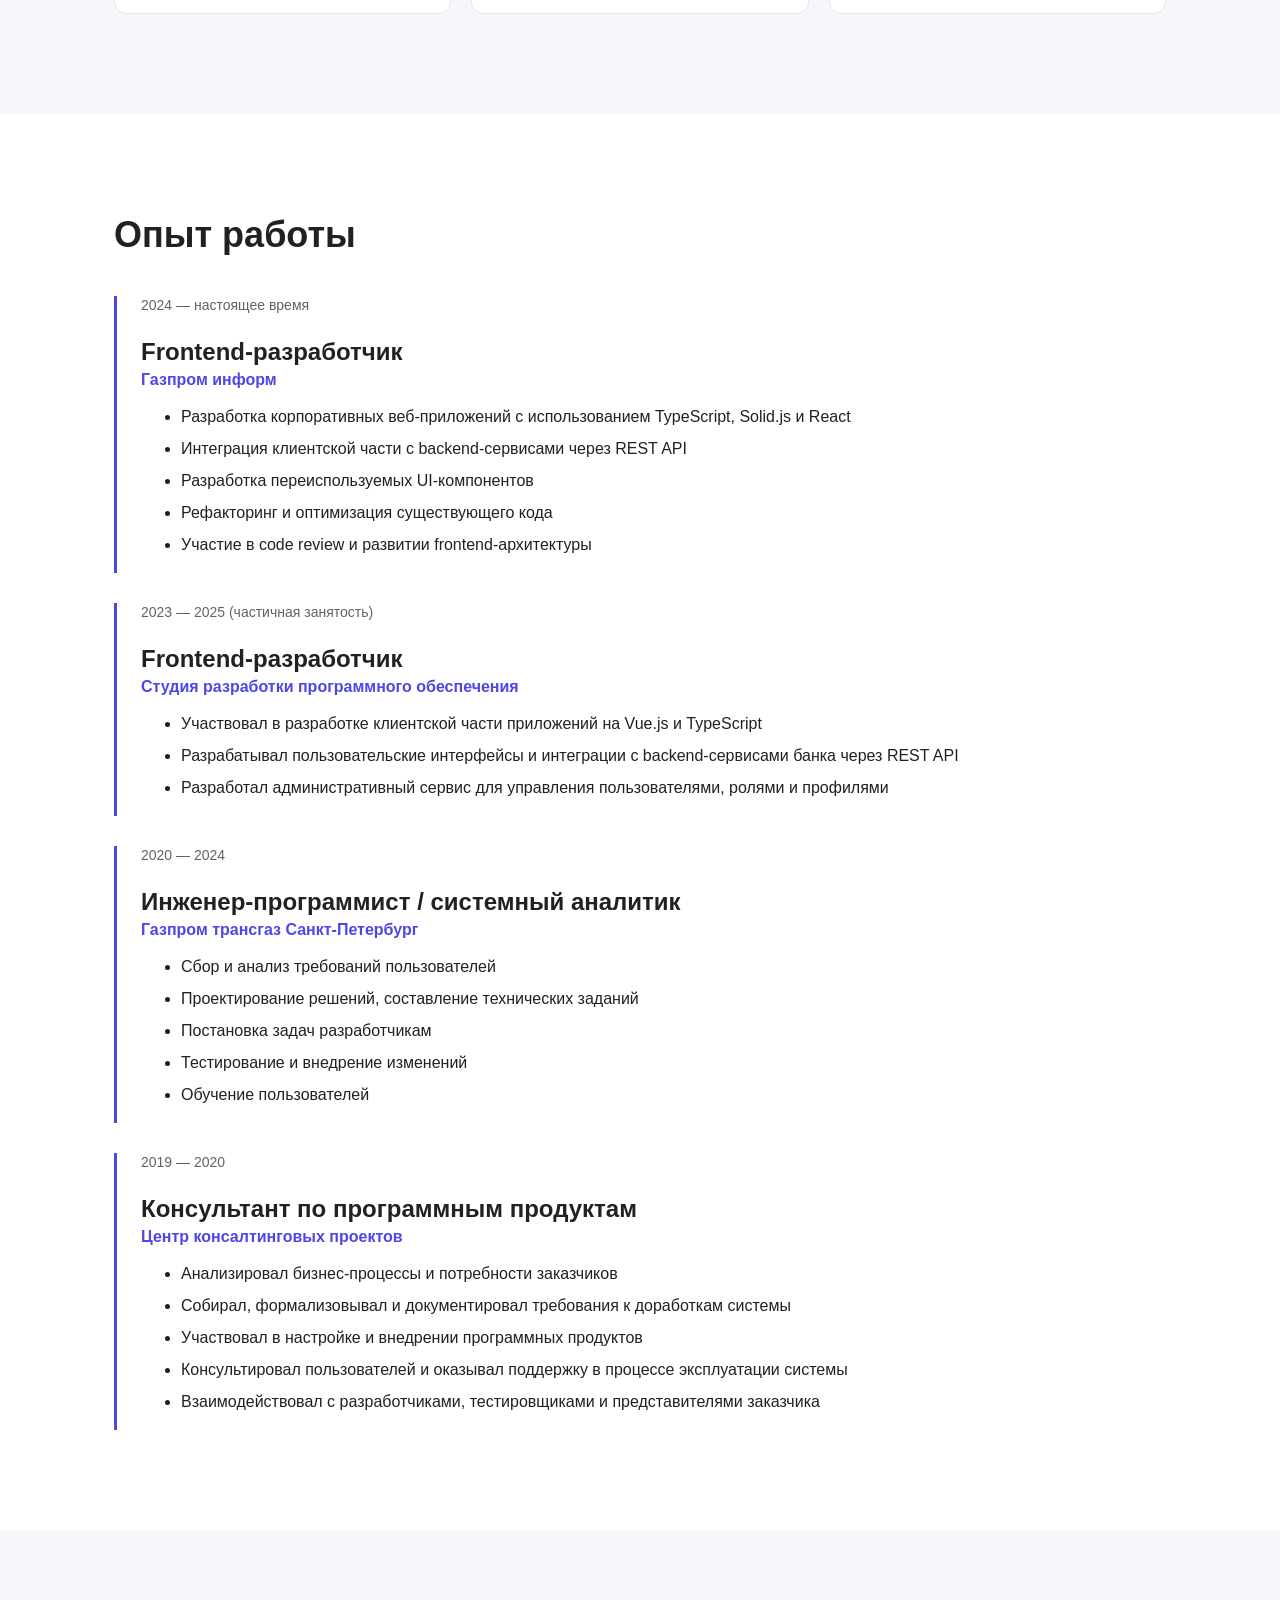
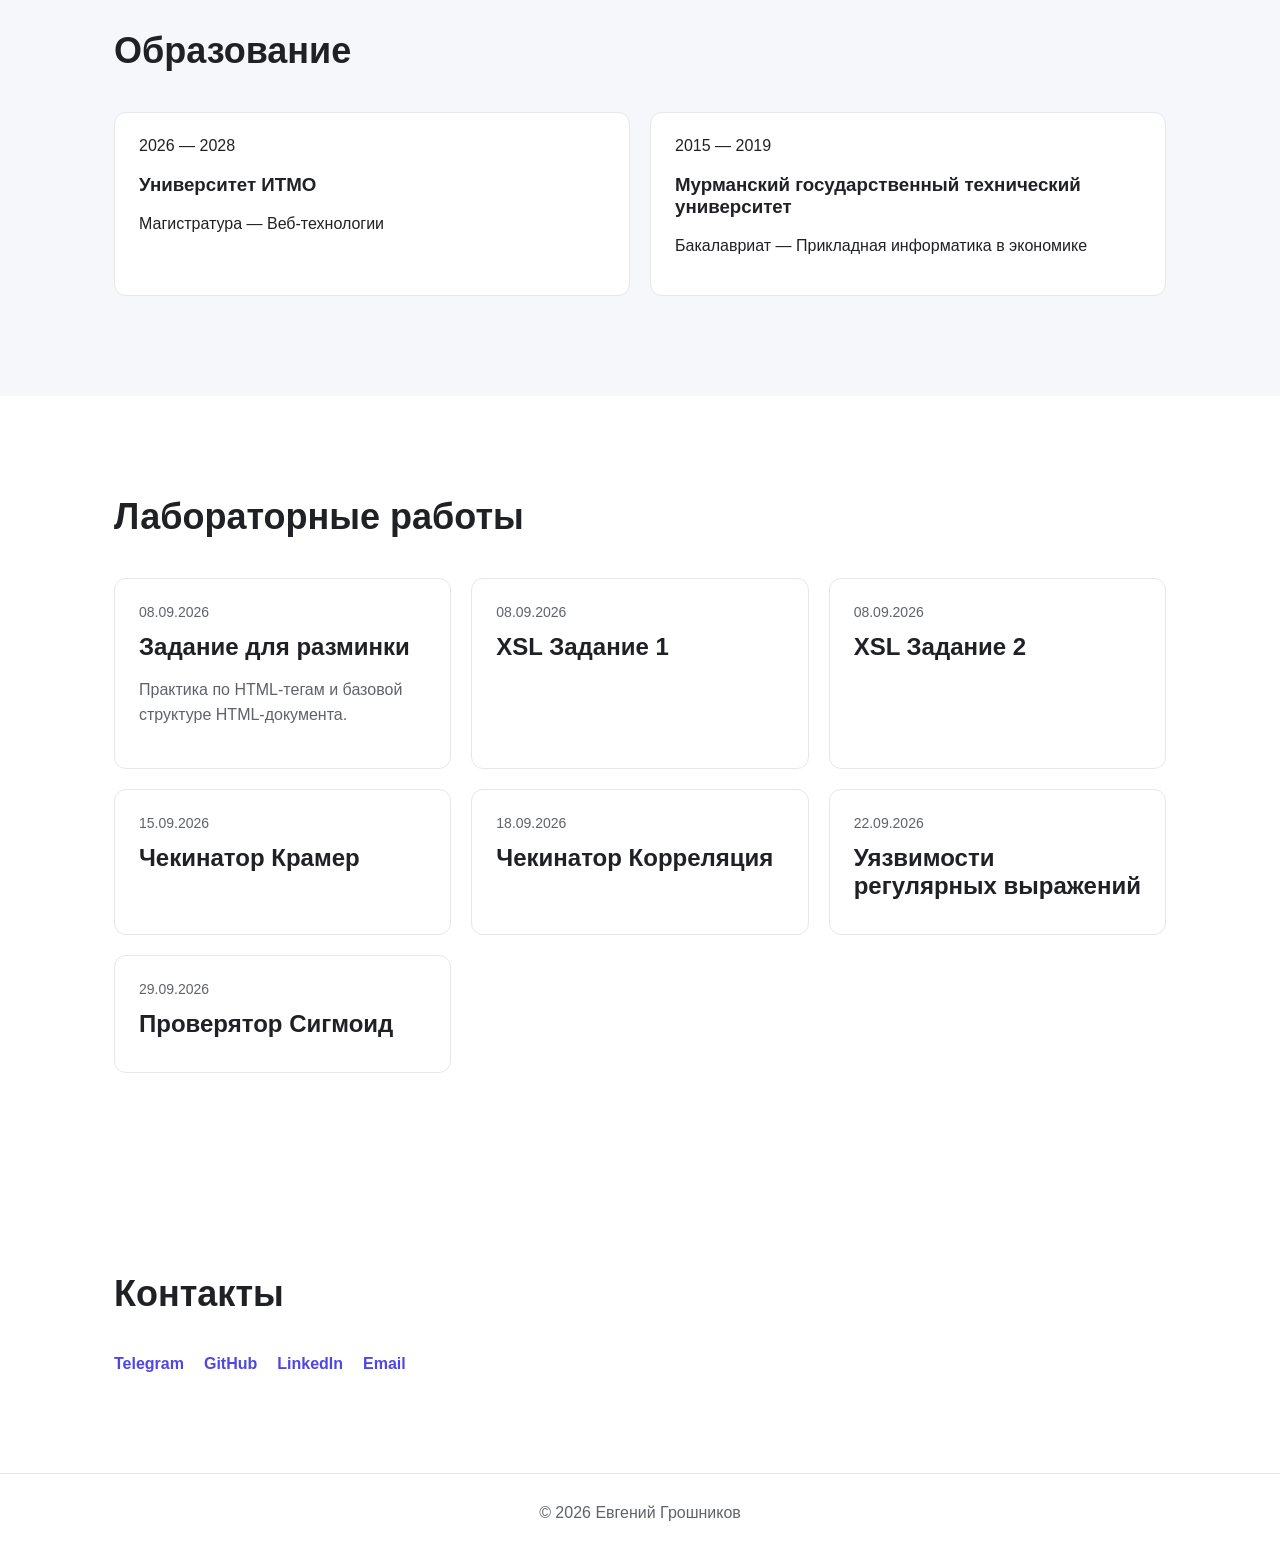
==== commit 1d02b041: "add: regex lab" ====
--- a/index.html
+++ b/index.html
@@ -263,6 +263,10 @@
             <span class="lab-card__date">18.09.2026</span>
             <h3>Чекинатор Корреляция</h3>
           </a>
+          <a class="lab-card" href="./labs/2026.09.22/regular.html" target="_blank" rel="noopener noreferrer">
+            <span class="lab-card__date">22.09.2026</span>
+            <h3>Уязвимости регулярных выражений</h3>
+          </a>
           <a class="lab-card" href="./labs/2026.09.29/sigmoid.html" target="_blank" rel="noopener noreferrer">
             <span class="lab-card__date">29.09.2026</span>
             <h3>Проверятор Сигмоид</h3>
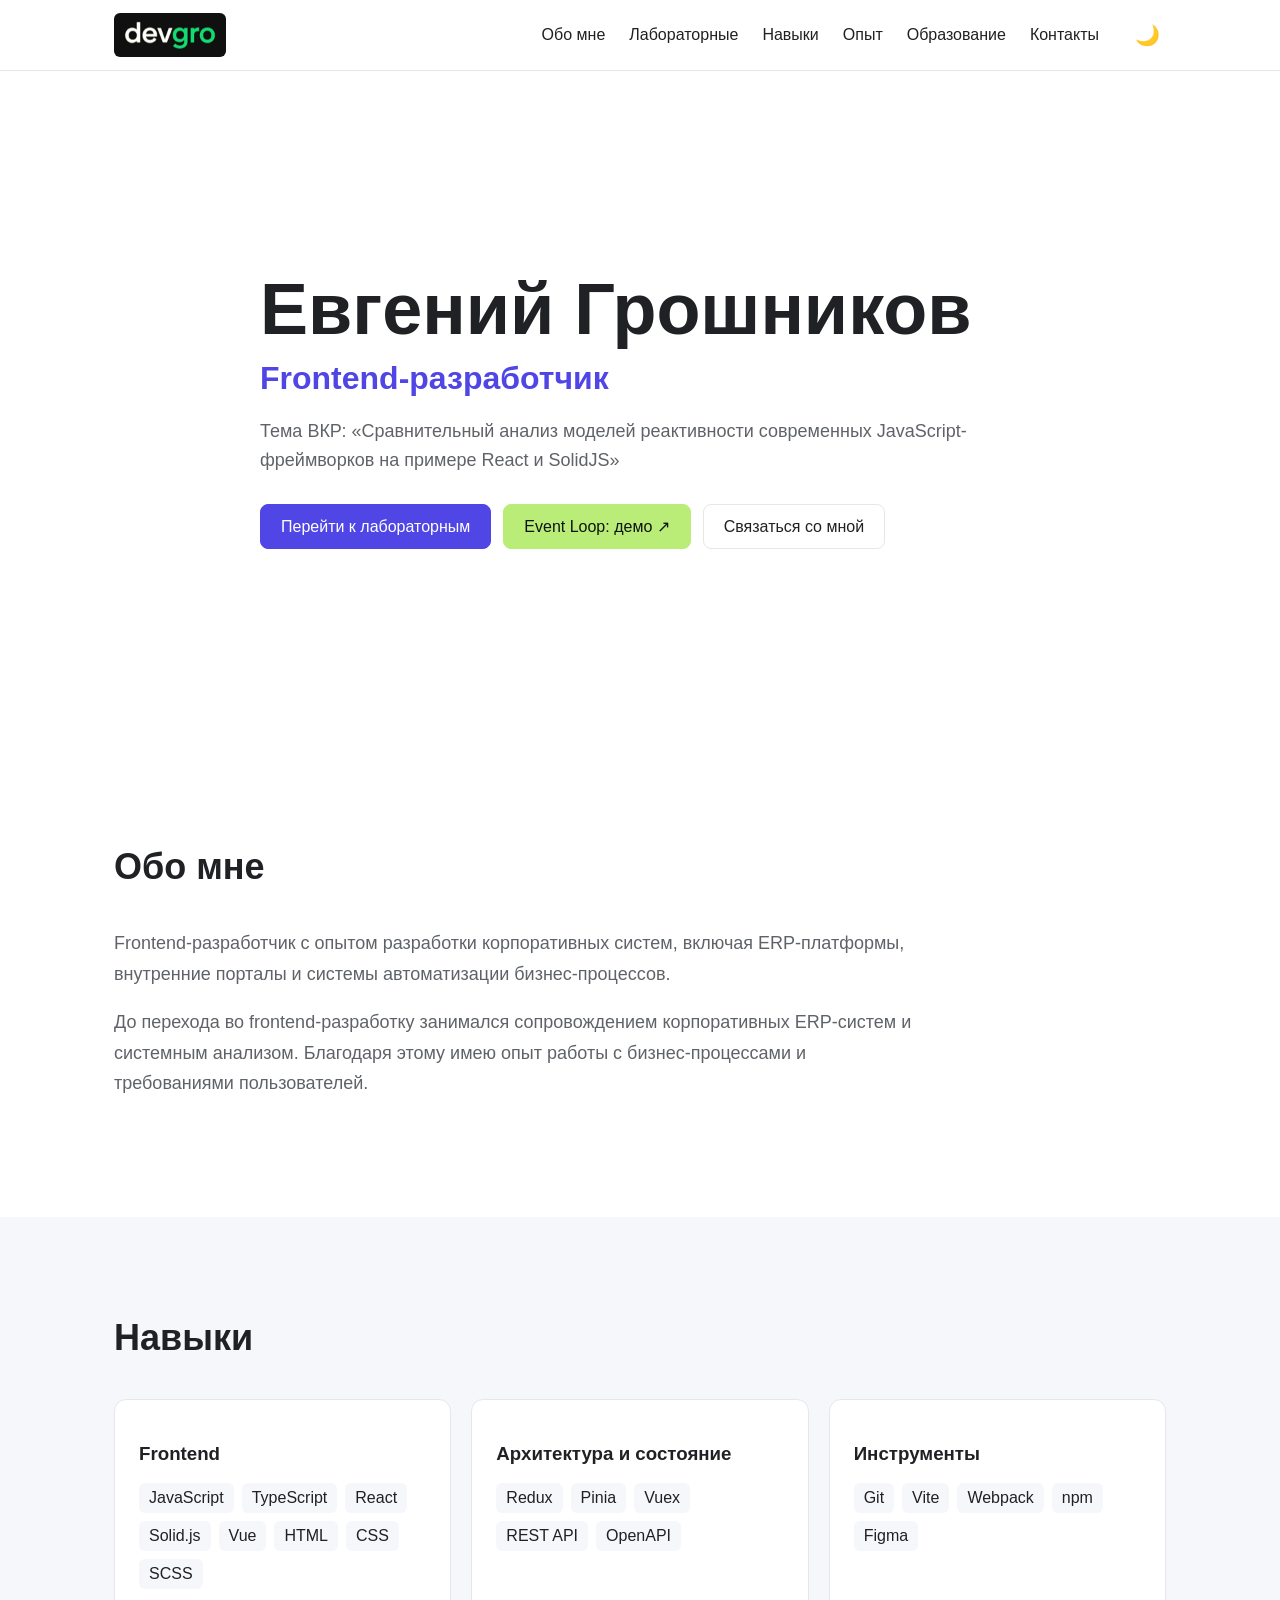
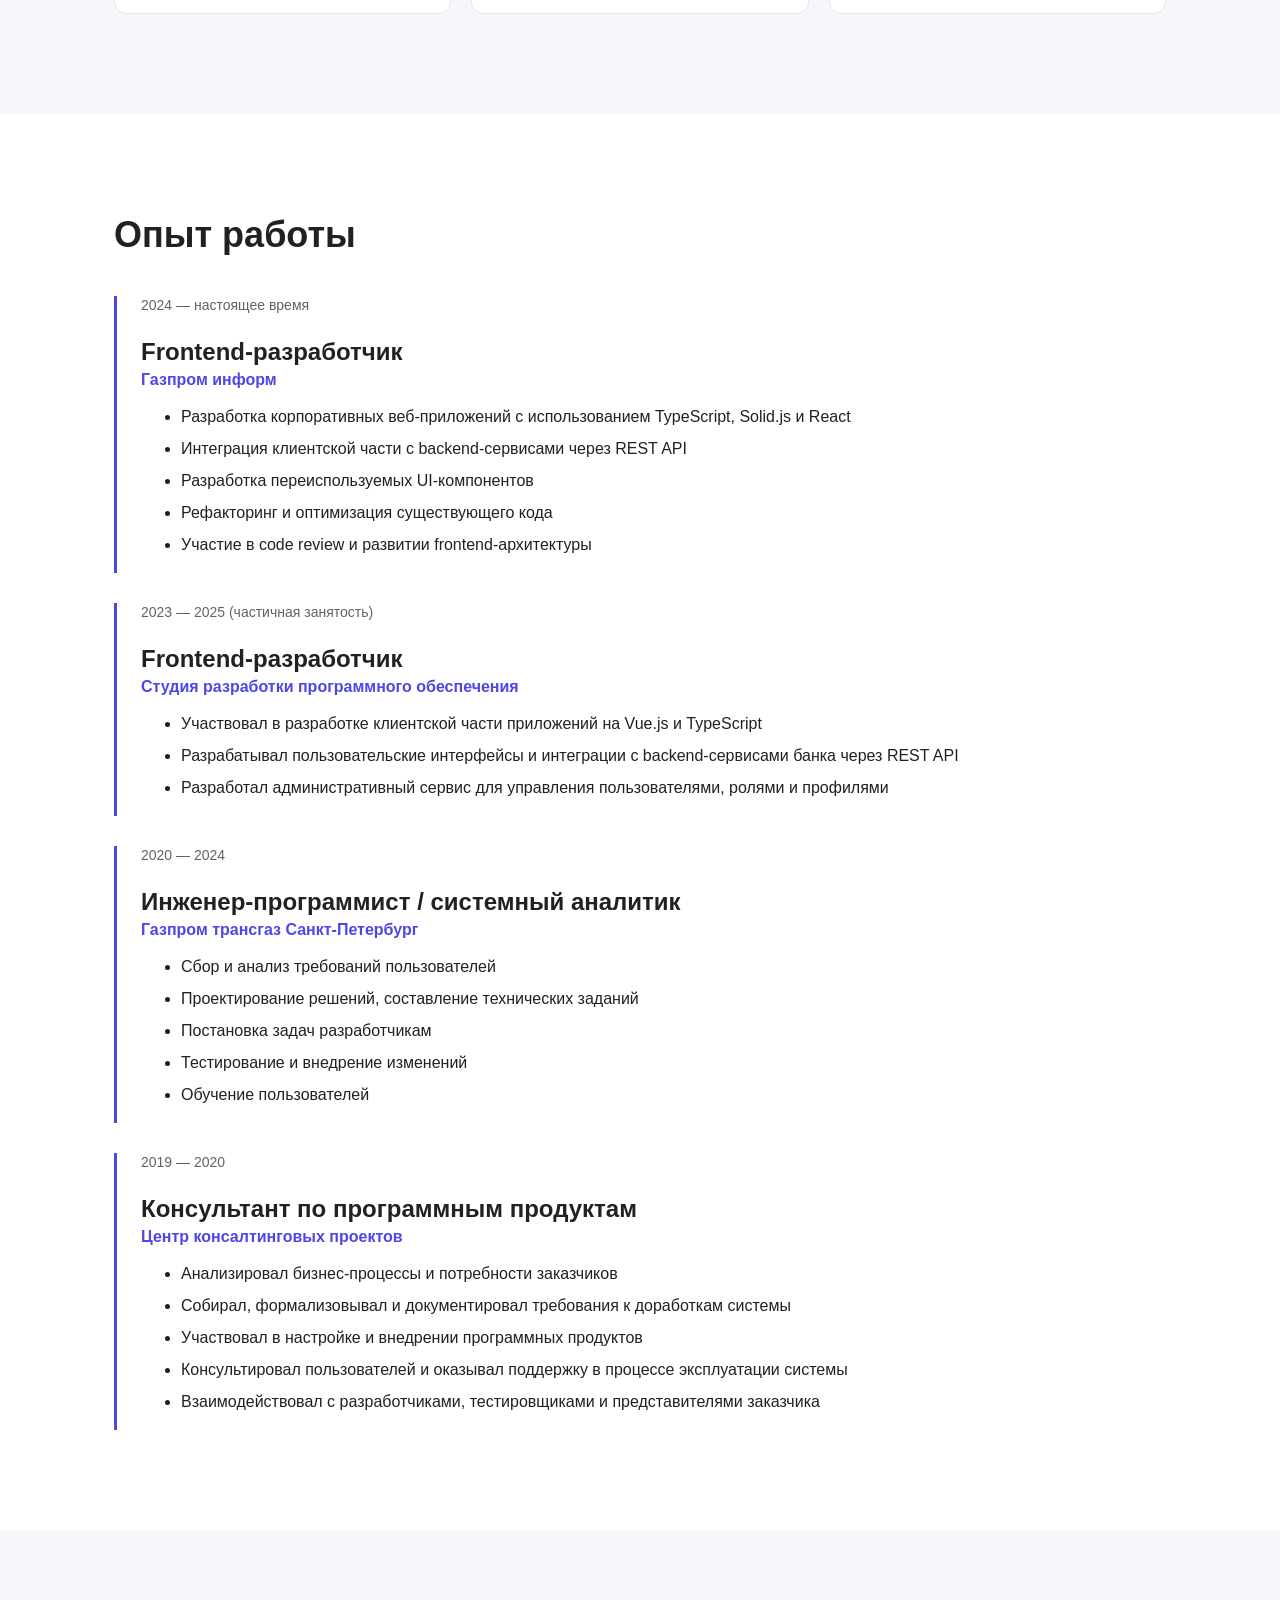
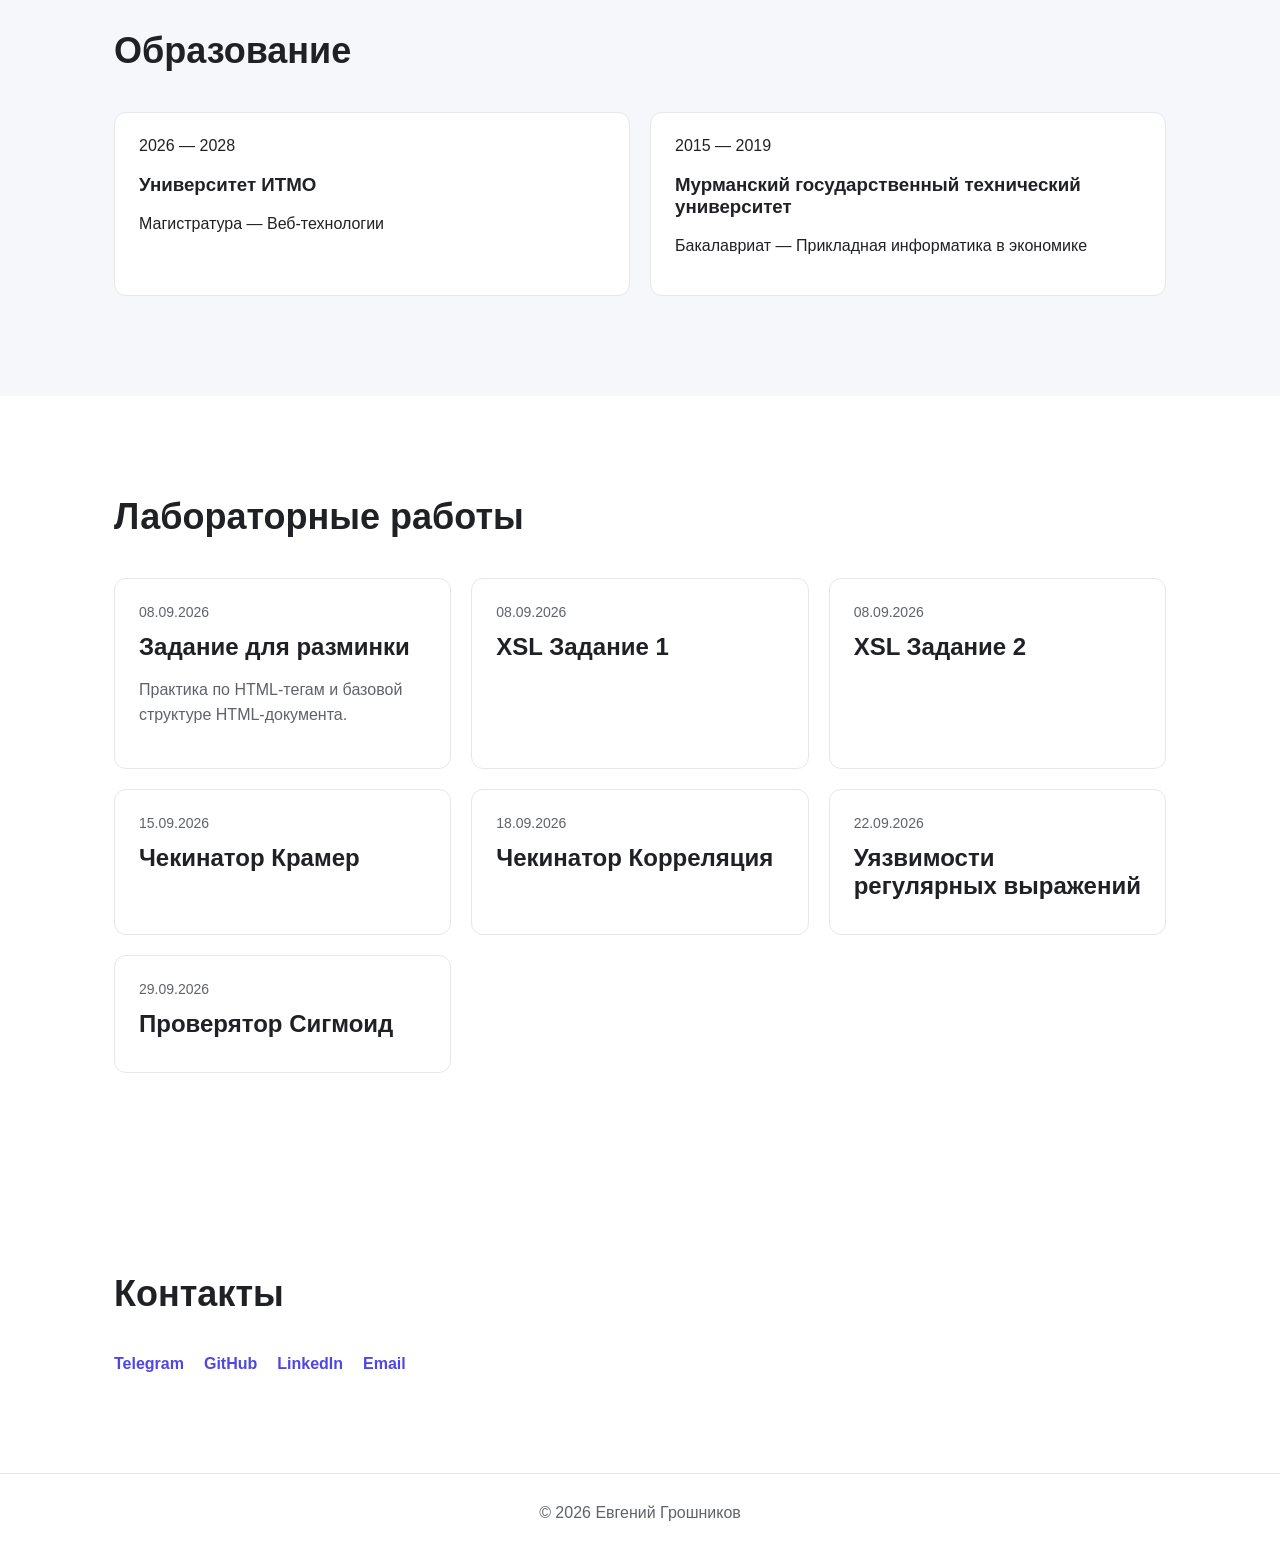
==== commit ae9a31d1: "add: link to event loop lab" ====
--- a/index.html
+++ b/index.html
@@ -42,6 +42,10 @@
           <a href="#labs" class="button button--primary">
             Перейти к лабораторным
           </a>
+          <a href="https://zhenyagro.github.io/ITMO-event-loop-demo/demo/" class="button button--event-loop" target="_blank"
+            rel="noopener noreferrer">
+            Event Loop: демо ↗
+          </a>
           <a href="#contacts" class="button">
             Связаться со мной
           </a>
@@ -304,4 +308,4 @@
   <script src="script.js"></script>
 </body>
 
-</html>+</html>
--- a/styles.css
+++ b/styles.css
@@ -137,6 +137,7 @@
 
 .person__buttons {
   display: flex;
+  flex-wrap: wrap;
   gap: 12px;
   margin-top: 30px;
 }
@@ -172,6 +173,23 @@
   color: white;
   background: var(--primary);
   border-color: var(--primary);
+}
+
+.button--event-loop {
+  --event-loop-accent: #b9ed78;
+  color: #101310;
+  background: var(--event-loop-accent);
+  border-color: var(--event-loop-accent);
+}
+
+.button--event-loop:hover,
+.button--event-loop:focus-visible {
+  border-color: var(--event-loop-accent);
+  box-shadow: 0 8px 18px rgba(185, 237, 120, 0.28);
+}
+
+.button--event-loop:focus-visible {
+  outline-color: #6b9b3f;
 }
 
 /* Sections */
